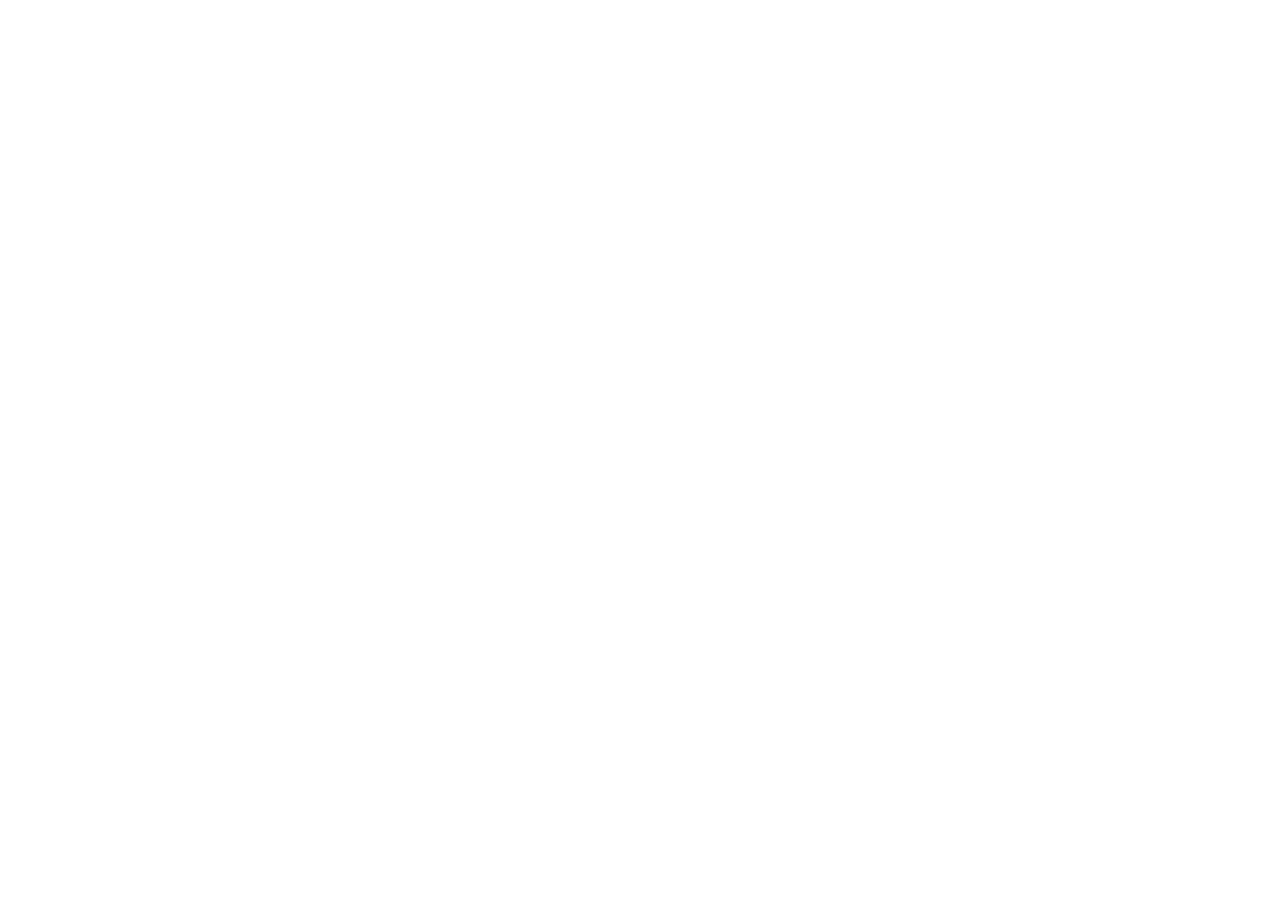
==== index.html @ 375b35bd "init project" ====
<!DOCTYPE html>
<html lang="en">

<head>
    <meta charset="UTF-8">
    <meta http-equiv="X-UA-Compatible" content="IE=edge">
    <meta name="viewport" content="width=device-width, initial-scale=1.0">
    <title>Document</title>
</head>

<body>

</body>

</html>
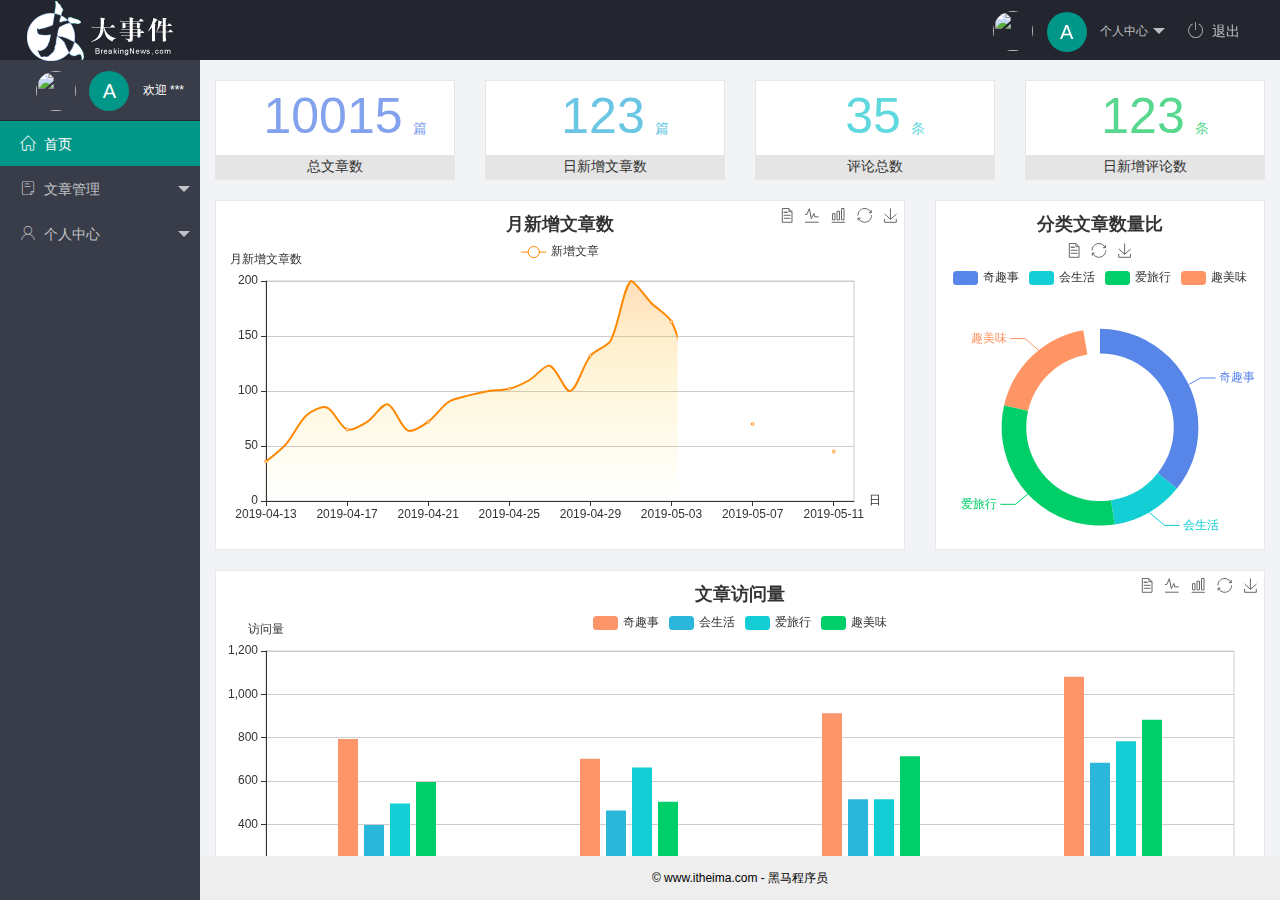
==== commit 9bd8bafe: "完成了主页功能开发" ====
--- a/index.html
+++ b/index.html
@@ -5,11 +5,87 @@
     <meta charset="UTF-8">
     <meta http-equiv="X-UA-Compatible" content="IE=edge">
     <meta name="viewport" content="width=device-width, initial-scale=1.0">
-    <title>Document</title>
+    <title>后台主页</title>
+    <link rel="stylesheet" href="./assets/lib/layui/css/layui.css">
+    <link rel="stylesheet" href="./assets/css/index.css">
+    <link rel="stylesheet" href="./assets/fonts/iconfont.css">
 </head>
 
-<body>
+<body class="layui-layout-body">
+    <div class="layui-layout layui-layout-admin">
+        <div class="layui-header">
+            <div class="layui-logo">
+                <img src="/assets/images/logo.png" alt="" />
+            </div>
+            <!-- 头部区域（可配合layui已有的水平导航） -->
+            <ul class="layui-nav layui-layout-right">
+                <li class="layui-nav-item">
+                    <a href="javascript:;" class="userinfo">
+                        <img src="http://t.cn/RCzsdCq" class="layui-nav-img" />
+                        <span class="text-avatar">A</span> 个人中心
+                    </a>
+                    <dl class="layui-nav-child">
+                        <dd><a href=""><i class="layui-icon layui-icon-app"></i>基本资料</a></dd>
+                        <dd><a href=""><i class="layui-icon layui-icon-app"></i>更换头像</a></dd>
+                        <dd><a href=""><i class="layui-icon layui-icon-app"></i>重置密码</a></dd>
+                    </dl>
+                </li>
+                <li class="layui-nav-item"><a href="javascript:;" id="btnLogout"><span class="iconfont icon-tuichu"></span>退出</a></li>
+            </ul>
+        </div>
 
+        <div class="layui-side layui-bg-black">
+            <div class="layui-side-scroll">
+                <!-- 左侧导航头像 -->
+                <div class="userinfo">
+                    <img src="http://t.cn/RCzsdCq" class="layui-nav-img" />
+                    <span class="text-avatar">A</span>
+                    <span id="welcome">欢迎 ***</span>
+                </div>
+                <!-- 左侧导航区域（可配合layui已有的垂直导航） -->
+                <!-- lay-shrink="all" 确保只展开一项 -->
+                <ul class="layui-nav layui-nav-tree" lay-shrink="all">
+                    <!-- 为 首页 对应的导航 Item 项添加默认高亮效果， layui-this 属性 -->
+                    <li class="layui-nav-item layui-this"><a href="./home/dashboard.html" target="fm"><span class="iconfont icon-home"></span>首页</a></li>
+                    <li class="layui-nav-item ">
+                        <a class="" href="javascript:;"><span class="iconfont icon-16"></span>文章管理</a>
+                        <dl class="layui-nav-child">
+                            <dd><a href="javascript:;"><i class="layui-icon layui-icon-app"></i>文章类别</a></dd>
+                            <dd><a href="javascript:;"><i class="layui-icon layui-icon-app"></i>文章列表</a></dd>
+                            <dd><a href="javascript:;"><i class="layui-icon layui-icon-app"></i>发布文章</a></dd>
+                        </dl>
+                    </li>
+                    <li class="layui-nav-item">
+                        <a href="javascript:;"><span class="iconfont icon-user"></span>个人中心</a>
+                        <dl class="layui-nav-child">
+                            <dd><a href="javascript:;"><i class="layui-icon layui-icon-app"></i>基本资料</a></dd>
+                            <dd><a href="javascript:;"><i class="layui-icon layui-icon-app"></i>更新头像</a></dd>
+                            <dd><a href="javascript:;"><i class="layui-icon layui-icon-app"></i>重置密码</a></dd>
+
+                        </dl>
+                    </li>
+
+
+                </ul>
+            </div>
+        </div>
+
+        <div class="layui-body">
+            <!-- 内容主体区域 -->
+            <!--   不同导航栏的内容是一个页面 用iframe -->
+            <iframe name="fm" src="./home/dashboard.html" frameborder="0"></iframe>
+        </div>
+
+        <div class="layui-footer">
+            <!-- 底部固定区域 -->
+            © www.itheima.com - 黑马程序员
+        </div>
+    </div>
+    <!-- 导入 layui 的JS文件 -->
+    <script src="/assets/lib/layui/layui.all.js"></script>
+    <script src="./assets/lib/jquery.js"></script>
+    <script src="./assets/js/baseAPI.js"></script>
+    <script src="./assets/js/index.js"></script>
 </body>
 
 </html>--- a/assets/lib/layui/css/layui.css
+++ b/assets/lib/layui/css/layui.css
@@ -0,0 +1,2 @@
+/** layui-v2.5.5 MIT License By https://www.layui.com */
+ .layui-inline,img{display:inline-block;vertical-align:middle}h1,h2,h3,h4,h5,h6{font-weight:400}.layui-edge,.layui-header,.layui-inline,.layui-main{position:relative}.layui-body,.layui-edge,.layui-elip{overflow:hidden}.layui-btn,.layui-edge,.layui-inline,img{vertical-align:middle}.layui-btn,.layui-disabled,.layui-icon,.layui-unselect{-moz-user-select:none;-webkit-user-select:none;-ms-user-select:none}.layui-elip,.layui-form-checkbox span,.layui-form-pane .layui-form-label{text-overflow:ellipsis;white-space:nowrap}.layui-breadcrumb,.layui-tree-btnGroup{visibility:hidden}blockquote,body,button,dd,div,dl,dt,form,h1,h2,h3,h4,h5,h6,input,li,ol,p,pre,td,textarea,th,ul{margin:0;padding:0;-webkit-tap-highlight-color:rgba(0,0,0,0)}a:active,a:hover{outline:0}img{border:none}li{list-style:none}table{border-collapse:collapse;border-spacing:0}h4,h5,h6{font-size:100%}button,input,optgroup,option,select,textarea{font-family:inherit;font-size:inherit;font-style:inherit;font-weight:inherit;outline:0}pre{white-space:pre-wrap;white-space:-moz-pre-wrap;white-space:-pre-wrap;white-space:-o-pre-wrap;word-wrap:break-word}body{line-height:24px;font:14px Helvetica Neue,Helvetica,PingFang SC,Tahoma,Arial,sans-serif}hr{height:1px;margin:10px 0;border:0;clear:both}a{color:#333;text-decoration:none}a:hover{color:#777}a cite{font-style:normal;*cursor:pointer}.layui-border-box,.layui-border-box *{box-sizing:border-box}.layui-box,.layui-box *{box-sizing:content-box}.layui-clear{clear:both;*zoom:1}.layui-clear:after{content:'\20';clear:both;*zoom:1;display:block;height:0}.layui-inline{*display:inline;*zoom:1}.layui-edge{display:inline-block;width:0;height:0;border-width:6px;border-style:dashed;border-color:transparent}.layui-edge-top{top:-4px;border-bottom-color:#999;border-bottom-style:solid}.layui-edge-right{border-left-color:#999;border-left-style:solid}.layui-edge-bottom{top:2px;border-top-color:#999;border-top-style:solid}.layui-edge-left{border-right-color:#999;border-right-style:solid}.layui-disabled,.layui-disabled:hover{color:#d2d2d2!important;cursor:not-allowed!important}.layui-circle{border-radius:100%}.layui-show{display:block!important}.layui-hide{display:none!important}@font-face{font-family:layui-icon;src:url(../font/iconfont.eot?v=250);src:url(../font/iconfont.eot?v=250#iefix) format('embedded-opentype'),url(../font/iconfont.woff2?v=250) format('woff2'),url(../font/iconfont.woff?v=250) format('woff'),url(../font/iconfont.ttf?v=250) format('truetype'),url(../font/iconfont.svg?v=250#layui-icon) format('svg')}.layui-icon{font-family:layui-icon!important;font-size:16px;font-style:normal;-webkit-font-smoothing:antialiased;-moz-osx-font-smoothing:grayscale}.layui-icon-reply-fill:before{content:"\e611"}.layui-icon-set-fill:before{content:"\e614"}.layui-icon-menu-fill:before{content:"\e60f"}.layui-icon-search:before{content:"\e615"}.layui-icon-share:before{content:"\e641"}.layui-icon-set-sm:before{content:"\e620"}.layui-icon-engine:before{content:"\e628"}.layui-icon-close:before{content:"\1006"}.layui-icon-close-fill:before{content:"\1007"}.layui-icon-chart-screen:before{content:"\e629"}.layui-icon-star:before{content:"\e600"}.layui-icon-circle-dot:before{content:"\e617"}.layui-icon-chat:before{content:"\e606"}.layui-icon-release:before{content:"\e609"}.layui-icon-list:before{content:"\e60a"}.layui-icon-chart:before{content:"\e62c"}.layui-icon-ok-circle:before{content:"\1005"}.layui-icon-layim-theme:before{content:"\e61b"}.layui-icon-table:before{content:"\e62d"}.layui-icon-right:before{content:"\e602"}.layui-icon-left:before{content:"\e603"}.layui-icon-cart-simple:before{content:"\e698"}.layui-icon-face-cry:before{content:"\e69c"}.layui-icon-face-smile:before{content:"\e6af"}.layui-icon-survey:before{content:"\e6b2"}.layui-icon-tree:before{content:"\e62e"}.layui-icon-upload-circle:before{content:"\e62f"}.layui-icon-add-circle:before{content:"\e61f"}.layui-icon-download-circle:before{content:"\e601"}.layui-icon-templeate-1:before{content:"\e630"}.layui-icon-util:before{content:"\e631"}.layui-icon-face-surprised:before{content:"\e664"}.layui-icon-edit:before{content:"\e642"}.layui-icon-speaker:before{content:"\e645"}.layui-icon-down:before{content:"\e61a"}.layui-icon-file:before{content:"\e621"}.layui-icon-layouts:before{content:"\e632"}.layui-icon-rate-half:before{content:"\e6c9"}.layui-icon-add-circle-fine:before{content:"\e608"}.layui-icon-prev-circle:before{content:"\e633"}.layui-icon-read:before{content:"\e705"}.layui-icon-404:before{content:"\e61c"}.layui-icon-carousel:before{content:"\e634"}.layui-icon-help:before{content:"\e607"}.layui-icon-code-circle:before{content:"\e635"}.layui-icon-water:before{content:"\e636"}.layui-icon-username:before{content:"\e66f"}.layui-icon-find-fill:before{content:"\e670"}.layui-icon-about:before{content:"\e60b"}.layui-icon-location:before{content:"\e715"}.layui-icon-up:before{content:"\e619"}.layui-icon-pause:before{content:"\e651"}.layui-icon-date:before{content:"\e637"}.layui-icon-layim-uploadfile:before{content:"\e61d"}.layui-icon-delete:before{content:"\e640"}.layui-icon-play:before{content:"\e652"}.layui-icon-top:before{content:"\e604"}.layui-icon-friends:before{content:"\e612"}.layui-icon-refresh-3:before{content:"\e9aa"}.layui-icon-ok:before{content:"\e605"}.layui-icon-layer:before{content:"\e638"}.layui-icon-face-smile-fine:before{content:"\e60c"}.layui-icon-dollar:before{content:"\e659"}.layui-icon-group:before{content:"\e613"}.layui-icon-layim-download:before{content:"\e61e"}.layui-icon-picture-fine:before{content:"\e60d"}.layui-icon-link:before{content:"\e64c"}.layui-icon-diamond:before{content:"\e735"}.layui-icon-log:before{content:"\e60e"}.layui-icon-rate-solid:before{content:"\e67a"}.layui-icon-fonts-del:before{content:"\e64f"}.layui-icon-unlink:before{content:"\e64d"}.layui-icon-fonts-clear:before{content:"\e639"}.layui-icon-triangle-r:before{content:"\e623"}.layui-icon-circle:before{content:"\e63f"}.layui-icon-radio:before{content:"\e643"}.layui-icon-align-center:before{content:"\e647"}.layui-icon-align-right:before{content:"\e648"}.layui-icon-align-left:before{content:"\e649"}.layui-icon-loading-1:before{content:"\e63e"}.layui-icon-return:before{content:"\e65c"}.layui-icon-fonts-strong:before{content:"\e62b"}.layui-icon-upload:before{content:"\e67c"}.layui-icon-dialogue:before{content:"\e63a"}.layui-icon-video:before{content:"\e6ed"}.layui-icon-headset:before{content:"\e6fc"}.layui-icon-cellphone-fine:before{content:"\e63b"}.layui-icon-add-1:before{content:"\e654"}.layui-icon-face-smile-b:before{content:"\e650"}.layui-icon-fonts-html:before{content:"\e64b"}.layui-icon-form:before{content:"\e63c"}.layui-icon-cart:before{content:"\e657"}.layui-icon-camera-fill:before{content:"\e65d"}.layui-icon-tabs:before{content:"\e62a"}.layui-icon-fonts-code:before{content:"\e64e"}.layui-icon-fire:before{content:"\e756"}.layui-icon-set:before{content:"\e716"}.layui-icon-fonts-u:before{content:"\e646"}.layui-icon-triangle-d:before{content:"\e625"}.layui-icon-tips:before{content:"\e702"}.layui-icon-picture:before{content:"\e64a"}.layui-icon-more-vertical:before{content:"\e671"}.layui-icon-flag:before{content:"\e66c"}.layui-icon-loading:before{content:"\e63d"}.layui-icon-fonts-i:before{content:"\e644"}.layui-icon-refresh-1:before{content:"\e666"}.layui-icon-rmb:before{content:"\e65e"}.layui-icon-home:before{content:"\e68e"}.layui-icon-user:before{content:"\e770"}.layui-icon-notice:before{content:"\e667"}.layui-icon-login-weibo:before{content:"\e675"}.layui-icon-voice:before{content:"\e688"}.layui-icon-upload-drag:before{content:"\e681"}.layui-icon-login-qq:before{content:"\e676"}.layui-icon-snowflake:before{content:"\e6b1"}.layui-icon-file-b:before{content:"\e655"}.layui-icon-template:before{content:"\e663"}.layui-icon-auz:before{content:"\e672"}.layui-icon-console:before{content:"\e665"}.layui-icon-app:before{content:"\e653"}.layui-icon-prev:before{content:"\e65a"}.layui-icon-website:before{content:"\e7ae"}.layui-icon-next:before{content:"\e65b"}.layui-icon-component:before{content:"\e857"}.layui-icon-more:before{content:"\e65f"}.layui-icon-login-wechat:before{content:"\e677"}.layui-icon-shrink-right:before{content:"\e668"}.layui-icon-spread-left:before{content:"\e66b"}.layui-icon-camera:before{content:"\e660"}.layui-icon-note:before{content:"\e66e"}.layui-icon-refresh:before{content:"\e669"}.layui-icon-female:before{content:"\e661"}.layui-icon-male:before{content:"\e662"}.layui-icon-password:before{content:"\e673"}.layui-icon-senior:before{content:"\e674"}.layui-icon-theme:before{content:"\e66a"}.layui-icon-tread:before{content:"\e6c5"}.layui-icon-praise:before{content:"\e6c6"}.layui-icon-star-fill:before{content:"\e658"}.layui-icon-rate:before{content:"\e67b"}.layui-icon-template-1:before{content:"\e656"}.layui-icon-vercode:before{content:"\e679"}.layui-icon-cellphone:before{content:"\e678"}.layui-icon-screen-full:before{content:"\e622"}.layui-icon-screen-restore:before{content:"\e758"}.layui-icon-cols:before{content:"\e610"}.layui-icon-export:before{content:"\e67d"}.layui-icon-print:before{content:"\e66d"}.layui-icon-slider:before{content:"\e714"}.layui-icon-addition:before{content:"\e624"}.layui-icon-subtraction:before{content:"\e67e"}.layui-icon-service:before{content:"\e626"}.layui-icon-transfer:before{content:"\e691"}.layui-main{width:1140px;margin:0 auto}.layui-header{z-index:1000;height:60px}.layui-header a:hover{transition:all .5s;-webkit-transition:all .5s}.layui-side{position:fixed;left:0;top:0;bottom:0;z-index:999;width:200px;overflow-x:hidden}.layui-side-scroll{position:relative;width:220px;height:100%;overflow-x:hidden}.layui-body{position:absolute;left:200px;right:0;top:0;bottom:0;z-index:998;width:auto;overflow-y:auto;box-sizing:border-box}.layui-layout-body{overflow:hidden}.layui-layout-admin .layui-header{background-color:#23262E}.layui-layout-admin .layui-side{top:60px;width:200px;overflow-x:hidden}.layui-layout-admin .layui-body{position:fixed;top:60px;bottom:44px}.layui-layout-admin .layui-main{width:auto;margin:0 15px}.layui-layout-admin .layui-footer{position:fixed;left:200px;right:0;bottom:0;height:44px;line-height:44px;padding:0 15px;background-color:#eee}.layui-layout-admin .layui-logo{position:absolute;left:0;top:0;width:200px;height:100%;line-height:60px;text-align:center;color:#009688;font-size:16px}.layui-layout-admin .layui-header .layui-nav{background:0 0}.layui-layout-left{position:absolute!important;left:200px;top:0}.layui-layout-right{position:absolute!important;right:0;top:0}.layui-container{position:relative;margin:0 auto;padding:0 15px;box-sizing:border-box}.layui-fluid{position:relative;margin:0 auto;padding:0 15px}.layui-row:after,.layui-row:before{content:'';display:block;clear:both}.layui-col-lg1,.layui-col-lg10,.layui-col-lg11,.layui-col-lg12,.layui-col-lg2,.layui-col-lg3,.layui-col-lg4,.layui-col-lg5,.layui-col-lg6,.layui-col-lg7,.layui-col-lg8,.layui-col-lg9,.layui-col-md1,.layui-col-md10,.layui-col-md11,.layui-col-md12,.layui-col-md2,.layui-col-md3,.layui-col-md4,.layui-col-md5,.layui-col-md6,.layui-col-md7,.layui-col-md8,.layui-col-md9,.layui-col-sm1,.layui-col-sm10,.layui-col-sm11,.layui-col-sm12,.layui-col-sm2,.layui-col-sm3,.layui-col-sm4,.layui-col-sm5,.layui-col-sm6,.layui-col-sm7,.layui-col-sm8,.layui-col-sm9,.layui-col-xs1,.layui-col-xs10,.layui-col-xs11,.layui-col-xs12,.layui-col-xs2,.layui-col-xs3,.layui-col-xs4,.layui-col-xs5,.layui-col-xs6,.layui-col-xs7,.layui-col-xs8,.layui-col-xs9{position:relative;display:block;box-sizing:border-box}.layui-col-xs1,.layui-col-xs10,.layui-col-xs11,.layui-col-xs12,.layui-col-xs2,.layui-col-xs3,.layui-col-xs4,.layui-col-xs5,.layui-col-xs6,.layui-col-xs7,.layui-col-xs8,.layui-col-xs9{float:left}.layui-col-xs1{width:8.33333333%}.layui-col-xs2{width:16.66666667%}.layui-col-xs3{width:25%}.layui-col-xs4{width:33.33333333%}.layui-col-xs5{width:41.66666667%}.layui-col-xs6{width:50%}.layui-col-xs7{width:58.33333333%}.layui-col-xs8{width:66.66666667%}.layui-col-xs9{width:75%}.layui-col-xs10{width:83.33333333%}.layui-col-xs11{width:91.66666667%}.layui-col-xs12{width:100%}.layui-col-xs-offset1{margin-left:8.33333333%}.layui-col-xs-offset2{margin-left:16.66666667%}.layui-col-xs-offset3{margin-left:25%}.layui-col-xs-offset4{margin-left:33.33333333%}.layui-col-xs-offset5{margin-left:41.66666667%}.layui-col-xs-offset6{margin-left:50%}.layui-col-xs-offset7{margin-left:58.33333333%}.layui-col-xs-offset8{margin-left:66.66666667%}.layui-col-xs-offset9{margin-left:75%}.layui-col-xs-offset10{margin-left:83.33333333%}.layui-col-xs-offset11{margin-left:91.66666667%}.layui-col-xs-offset12{margin-left:100%}@media screen and (max-width:768px){.layui-hide-xs{display:none!important}.layui-show-xs-block{display:block!important}.layui-show-xs-inline{display:inline!important}.layui-show-xs-inline-block{display:inline-block!important}}@media screen and (min-width:768px){.layui-container{width:750px}.layui-hide-sm{display:none!important}.layui-show-sm-block{display:block!important}.layui-show-sm-inline{display:inline!important}.layui-show-sm-inline-block{display:inline-block!important}.layui-col-sm1,.layui-col-sm10,.layui-col-sm11,.layui-col-sm12,.layui-col-sm2,.layui-col-sm3,.layui-col-sm4,.layui-col-sm5,.layui-col-sm6,.layui-col-sm7,.layui-col-sm8,.layui-col-sm9{float:left}.layui-col-sm1{width:8.33333333%}.layui-col-sm2{width:16.66666667%}.layui-col-sm3{width:25%}.layui-col-sm4{width:33.33333333%}.layui-col-sm5{width:41.66666667%}.layui-col-sm6{width:50%}.layui-col-sm7{width:58.33333333%}.layui-col-sm8{width:66.66666667%}.layui-col-sm9{width:75%}.layui-col-sm10{width:83.33333333%}.layui-col-sm11{width:91.66666667%}.layui-col-sm12{width:100%}.layui-col-sm-offset1{margin-left:8.33333333%}.layui-col-sm-offset2{margin-left:16.66666667%}.layui-col-sm-offset3{margin-left:25%}.layui-col-sm-offset4{margin-left:33.33333333%}.layui-col-sm-offset5{margin-left:41.66666667%}.layui-col-sm-offset6{margin-left:50%}.layui-col-sm-offset7{margin-left:58.33333333%}.layui-col-sm-offset8{margin-left:66.66666667%}.layui-col-sm-offset9{margin-left:75%}.layui-col-sm-offset10{margin-left:83.33333333%}.layui-col-sm-offset11{margin-left:91.66666667%}.layui-col-sm-offset12{margin-left:100%}}@media screen and (min-width:992px){.layui-container{width:970px}.layui-hide-md{display:none!important}.layui-show-md-block{display:block!important}.layui-show-md-inline{display:inline!important}.layui-show-md-inline-block{display:inline-block!important}.layui-col-md1,.layui-col-md10,.layui-col-md11,.layui-col-md12,.layui-col-md2,.layui-col-md3,.layui-col-md4,.layui-col-md5,.layui-col-md6,.layui-col-md7,.layui-col-md8,.layui-col-md9{float:left}.layui-col-md1{width:8.33333333%}.layui-col-md2{width:16.66666667%}.layui-col-md3{width:25%}.layui-col-md4{width:33.33333333%}.layui-col-md5{width:41.66666667%}.layui-col-md6{width:50%}.layui-col-md7{width:58.33333333%}.layui-col-md8{width:66.66666667%}.layui-col-md9{width:75%}.layui-col-md10{width:83.33333333%}.layui-col-md11{width:91.66666667%}.layui-col-md12{width:100%}.layui-col-md-offset1{margin-left:8.33333333%}.layui-col-md-offset2{margin-left:16.66666667%}.layui-col-md-offset3{margin-left:25%}.layui-col-md-offset4{margin-left:33.33333333%}.layui-col-md-offset5{margin-left:41.66666667%}.layui-col-md-offset6{margin-left:50%}.layui-col-md-offset7{margin-left:58.33333333%}.layui-col-md-offset8{margin-left:66.66666667%}.layui-col-md-offset9{margin-left:75%}.layui-col-md-offset10{margin-left:83.33333333%}.layui-col-md-offset11{margin-left:91.66666667%}.layui-col-md-offset12{margin-left:100%}}@media screen and (min-width:1200px){.layui-container{width:1170px}.layui-hide-lg{display:none!important}.layui-show-lg-block{display:block!important}.layui-show-lg-inline{display:inline!important}.layui-show-lg-inline-block{display:inline-block!important}.layui-col-lg1,.layui-col-lg10,.layui-col-lg11,.layui-col-lg12,.layui-col-lg2,.layui-col-lg3,.layui-col-lg4,.layui-col-lg5,.layui-col-lg6,.layui-col-lg7,.layui-col-lg8,.layui-col-lg9{float:left}.layui-col-lg1{width:8.33333333%}.layui-col-lg2{width:16.66666667%}.layui-col-lg3{width:25%}.layui-col-lg4{width:33.33333333%}.layui-col-lg5{width:41.66666667%}.layui-col-lg6{width:50%}.layui-col-lg7{width:58.33333333%}.layui-col-lg8{width:66.66666667%}.layui-col-lg9{width:75%}.layui-col-lg10{width:83.33333333%}.layui-col-lg11{width:91.66666667%}.layui-col-lg12{width:100%}.layui-col-lg-offset1{margin-left:8.33333333%}.layui-col-lg-offset2{margin-left:16.66666667%}.layui-col-lg-offset3{margin-left:25%}.layui-col-lg-offset4{margin-left:33.33333333%}.layui-col-lg-offset5{margin-left:41.66666667%}.layui-col-lg-offset6{margin-left:50%}.layui-col-lg-offset7{margin-left:58.33333333%}.layui-col-lg-offset8{margin-left:66.66666667%}.layui-col-lg-offset9{margin-left:75%}.layui-col-lg-offset10{margin-left:83.33333333%}.layui-col-lg-offset11{margin-left:91.66666667%}.layui-col-lg-offset12{margin-left:100%}}.layui-col-space1{margin:-.5px}.layui-col-space1>*{padding:.5px}.layui-col-space3{margin:-1.5px}.layui-col-space3>*{padding:1.5px}.layui-col-space5{margin:-2.5px}.layui-col-space5>*{padding:2.5px}.layui-col-space8{margin:-3.5px}.layui-col-space8>*{padding:3.5px}.layui-col-space10{margin:-5px}.layui-col-space10>*{padding:5px}.layui-col-space12{margin:-6px}.layui-col-space12>*{padding:6px}.layui-col-space15{margin:-7.5px}.layui-col-space15>*{padding:7.5px}.layui-col-space18{margin:-9px}.layui-col-space18>*{padding:9px}.layui-col-space20{margin:-10px}.layui-col-space20>*{padding:10px}.layui-col-space22{margin:-11px}.layui-col-space22>*{padding:11px}.layui-col-space25{margin:-12.5px}.layui-col-space25>*{padding:12.5px}.layui-col-space30{margin:-15px}.layui-col-space30>*{padding:15px}.layui-btn,.layui-input,.layui-select,.layui-textarea,.layui-upload-button{outline:0;-webkit-appearance:none;transition:all .3s;-webkit-transition:all .3s;box-sizing:border-box}.layui-elem-quote{margin-bottom:10px;padding:15px;line-height:22px;border-left:5px solid #009688;border-radius:0 2px 2px 0;background-color:#f2f2f2}.layui-quote-nm{border-style:solid;border-width:1px 1px 1px 5px;background:0 0}.layui-elem-field{margin-bottom:10px;padding:0;border-width:1px;border-style:solid}.layui-elem-field legend{margin-left:20px;padding:0 10px;font-size:20px;font-weight:300}.layui-field-title{margin:10px 0 20px;border-width:1px 0 0}.layui-field-box{padding:10px 15px}.layui-field-title .layui-field-box{padding:10px 0}.layui-progress{position:relative;height:6px;border-radius:20px;background-color:#e2e2e2}.layui-progress-bar{position:absolute;left:0;top:0;width:0;max-width:100%;height:6px;border-radius:20px;text-align:right;background-color:#5FB878;transition:all .3s;-webkit-transition:all .3s}.layui-progress-big,.layui-progress-big .layui-progress-bar{height:18px;line-height:18px}.layui-progress-text{position:relative;top:-20px;line-height:18px;font-size:12px;color:#666}.layui-progress-big .layui-progress-text{position:static;padding:0 10px;color:#fff}.layui-collapse{border-width:1px;border-style:solid;border-radius:2px}.layui-colla-content,.layui-colla-item{border-top-width:1px;border-top-style:solid}.layui-colla-item:first-child{border-top:none}.layui-colla-title{position:relative;height:42px;line-height:42px;padding:0 15px 0 35px;color:#333;background-color:#f2f2f2;cursor:pointer;font-size:14px;overflow:hidden}.layui-colla-content{display:none;padding:10px 15px;line-height:22px;color:#666}.layui-colla-icon{position:absolute;left:15px;top:0;font-size:14px}.layui-card{margin-bottom:15px;border-radius:2px;background-color:#fff;box-shadow:0 1px 2px 0 rgba(0,0,0,.05)}.layui-card:last-child{margin-bottom:0}.layui-card-header{position:relative;height:42px;line-height:42px;padding:0 15px;border-bottom:1px solid #f6f6f6;color:#333;border-radius:2px 2px 0 0;font-size:14px}.layui-bg-black,.layui-bg-blue,.layui-bg-cyan,.layui-bg-green,.layui-bg-orange,.layui-bg-red{color:#fff!important}.layui-card-body{position:relative;padding:10px 15px;line-height:24px}.layui-card-body[pad15]{padding:15px}.layui-card-body[pad20]{padding:20px}.layui-card-body .layui-table{margin:5px 0}.layui-card .layui-tab{margin:0}.layui-panel-window{position:relative;padding:15px;border-radius:0;border-top:5px solid #E6E6E6;background-color:#fff}.layui-auxiliar-moving{position:fixed;left:0;right:0;top:0;bottom:0;width:100%;height:100%;background:0 0;z-index:9999999999}.layui-form-label,.layui-form-mid,.layui-form-select,.layui-input-block,.layui-input-inline,.layui-textarea{position:relative}.layui-bg-red{background-color:#FF5722!important}.layui-bg-orange{background-color:#FFB800!important}.layui-bg-green{background-color:#009688!important}.layui-bg-cyan{background-color:#2F4056!important}.layui-bg-blue{background-color:#1E9FFF!important}.layui-bg-black{background-color:#393D49!important}.layui-bg-gray{background-color:#eee!important;color:#666!important}.layui-badge-rim,.layui-colla-content,.layui-colla-item,.layui-collapse,.layui-elem-field,.layui-form-pane .layui-form-item[pane],.layui-form-pane .layui-form-label,.layui-input,.layui-layedit,.layui-layedit-tool,.layui-quote-nm,.layui-select,.layui-tab-bar,.layui-tab-card,.layui-tab-title,.layui-tab-title .layui-this:after,.layui-textarea{border-color:#e6e6e6}.layui-timeline-item:before,hr{background-color:#e6e6e6}.layui-text{line-height:22px;font-size:14px;color:#666}.layui-text h1,.layui-text h2,.layui-text h3{font-weight:500;color:#333}.layui-text h1{font-size:30px}.layui-text h2{font-size:24px}.layui-text h3{font-size:18px}.layui-text a:not(.layui-btn){color:#01AAED}.layui-text a:not(.layui-btn):hover{text-decoration:underline}.layui-text ul{padding:5px 0 5px 15px}.layui-text ul li{margin-top:5px;list-style-type:disc}.layui-text em,.layui-word-aux{color:#999!important;padding:0 5px!important}.layui-btn{display:inline-block;height:38px;line-height:38px;padding:0 18px;background-color:#009688;color:#fff;white-space:nowrap;text-align:center;font-size:14px;border:none;border-radius:2px;cursor:pointer}.layui-btn:hover{opacity:.8;filter:alpha(opacity=80);color:#fff}.layui-btn:active{opacity:1;filter:alpha(opacity=100)}.layui-btn+.layui-btn{margin-left:10px}.layui-btn-container{font-size:0}.layui-btn-container .layui-btn{margin-right:10px;margin-bottom:10px}.layui-btn-container .layui-btn+.layui-btn{margin-left:0}.layui-table .layui-btn-container .layui-btn{margin-bottom:9px}.layui-btn-radius{border-radius:100px}.layui-btn .layui-icon{margin-right:3px;font-size:18px;vertical-align:bottom;vertical-align:middle\9}.layui-btn-primary{border:1px solid #C9C9C9;background-color:#fff;color:#555}.layui-btn-primary:hover{border-color:#009688;color:#333}.layui-btn-normal{background-color:#1E9FFF}.layui-btn-warm{background-color:#FFB800}.layui-btn-danger{background-color:#FF5722}.layui-btn-checked{background-color:#5FB878}.layui-btn-disabled,.layui-btn-disabled:active,.layui-btn-disabled:hover{border:1px solid #e6e6e6;background-color:#FBFBFB;color:#C9C9C9;cursor:not-allowed;opacity:1}.layui-btn-lg{height:44px;line-height:44px;padding:0 25px;font-size:16px}.layui-btn-sm{height:30px;line-height:30px;padding:0 10px;font-size:12px}.layui-btn-sm i{font-size:16px!important}.layui-btn-xs{height:22px;line-height:22px;padding:0 5px;font-size:12px}.layui-btn-xs i{font-size:14px!important}.layui-btn-group{display:inline-block;vertical-align:middle;font-size:0}.layui-btn-group .layui-btn{margin-left:0!important;margin-right:0!important;border-left:1px solid rgba(255,255,255,.5);border-radius:0}.layui-btn-group .layui-btn-primary{border-left:none}.layui-btn-group .layui-btn-primary:hover{border-color:#C9C9C9;color:#009688}.layui-btn-group .layui-btn:first-child{border-left:none;border-radius:2px 0 0 2px}.layui-btn-group .layui-btn-primary:first-child{border-left:1px solid #c9c9c9}.layui-btn-group .layui-btn:last-child{border-radius:0 2px 2px 0}.layui-btn-group .layui-btn+.layui-btn{margin-left:0}.layui-btn-group+.layui-btn-group{margin-left:10px}.layui-btn-fluid{width:100%}.layui-input,.layui-select,.layui-textarea{height:38px;line-height:1.3;line-height:38px\9;border-width:1px;border-style:solid;background-color:#fff;border-radius:2px}.layui-input::-webkit-input-placeholder,.layui-select::-webkit-input-placeholder,.layui-textarea::-webkit-input-placeholder{line-height:1.3}.layui-input,.layui-textarea{display:block;width:100%;padding-left:10px}.layui-input:hover,.layui-textarea:hover{border-color:#D2D2D2!important}.layui-input:focus,.layui-textarea:focus{border-color:#C9C9C9!important}.layui-textarea{min-height:100px;height:auto;line-height:20px;padding:6px 10px;resize:vertical}.layui-select{padding:0 10px}.layui-form input[type=checkbox],.layui-form input[type=radio],.layui-form select{display:none}.layui-form [lay-ignore]{display:initial}.layui-form-item{margin-bottom:15px;clear:both;*zoom:1}.layui-form-item:after{content:'\20';clear:both;*zoom:1;display:block;height:0}.layui-form-label{float:left;display:block;padding:9px 15px;width:80px;font-weight:400;line-height:20px;text-align:right}.layui-form-label-col{display:block;float:none;padding:9px 0;line-height:20px;text-align:left}.layui-form-item .layui-inline{margin-bottom:5px;margin-right:10px}.layui-input-block{margin-left:110px;min-height:36px}.layui-input-inline{display:inline-block;vertical-align:middle}.layui-form-item .layui-input-inline{float:left;width:190px;margin-right:10px}.layui-form-text .layui-input-inline{width:auto}.layui-form-mid{float:left;display:block;padding:9px 0!important;line-height:20px;margin-right:10px}.layui-form-danger+.layui-form-select .layui-input,.layui-form-danger:focus{border-color:#FF5722!important}.layui-form-select .layui-input{padding-right:30px;cursor:pointer}.layui-form-select .layui-edge{position:absolute;right:10px;top:50%;margin-top:-3px;cursor:pointer;border-width:6px;border-top-color:#c2c2c2;border-top-style:solid;transition:all .3s;-webkit-transition:all .3s}.layui-form-select dl{display:none;position:absolute;left:0;top:42px;padding:5px 0;z-index:899;min-width:100%;border:1px solid #d2d2d2;max-height:300px;overflow-y:auto;background-color:#fff;border-radius:2px;box-shadow:0 2px 4px rgba(0,0,0,.12);box-sizing:border-box}.layui-form-select dl dd,.layui-form-select dl dt{padding:0 10px;line-height:36px;white-space:nowrap;overflow:hidden;text-overflow:ellipsis}.layui-form-select dl dt{font-size:12px;color:#999}.layui-form-select dl dd{cursor:pointer}.layui-form-select dl dd:hover{background-color:#f2f2f2;-webkit-transition:.5s all;transition:.5s all}.layui-form-select .layui-select-group dd{padding-left:20px}.layui-form-select dl dd.layui-select-tips{padding-left:10px!important;color:#999}.layui-form-select dl dd.layui-this{background-color:#5FB878;color:#fff}.layui-form-checkbox,.layui-form-select dl dd.layui-disabled{background-color:#fff}.layui-form-selected dl{display:block}.layui-form-checkbox,.layui-form-checkbox *,.layui-form-switch{display:inline-block;vertical-align:middle}.layui-form-selected .layui-edge{margin-top:-9px;-webkit-transform:rotate(180deg);transform:rotate(180deg);margin-top:-3px\9}:root .layui-form-selected .layui-edge{margin-top:-9px\0/IE9}.layui-form-selectup dl{top:auto;bottom:42px}.layui-select-none{margin:5px 0;text-align:center;color:#999}.layui-select-disabled .layui-disabled{border-color:#eee!important}.layui-select-disabled .layui-edge{border-top-color:#d2d2d2}.layui-form-checkbox{position:relative;height:30px;line-height:30px;margin-right:10px;padding-right:30px;cursor:pointer;font-size:0;-webkit-transition:.1s linear;transition:.1s linear;box-sizing:border-box}.layui-form-checkbox span{padding:0 10px;height:100%;font-size:14px;border-radius:2px 0 0 2px;background-color:#d2d2d2;color:#fff;overflow:hidden}.layui-form-checkbox:hover span{background-color:#c2c2c2}.layui-form-checkbox i{position:absolute;right:0;top:0;width:30px;height:28px;border:1px solid #d2d2d2;border-left:none;border-radius:0 2px 2px 0;color:#fff;font-size:20px;text-align:center}.layui-form-checkbox:hover i{border-color:#c2c2c2;color:#c2c2c2}.layui-form-checked,.layui-form-checked:hover{border-color:#5FB878}.layui-form-checked span,.layui-form-checked:hover span{background-color:#5FB878}.layui-form-checked i,.layui-form-checked:hover i{color:#5FB878}.layui-form-item .layui-form-checkbox{margin-top:4px}.layui-form-checkbox[lay-skin=primary]{height:auto!important;line-height:normal!important;min-width:18px;min-height:18px;border:none!important;margin-right:0;padding-left:28px;padding-right:0;background:0 0}.layui-form-checkbox[lay-skin=primary] span{padding-left:0;padding-right:15px;line-height:18px;background:0 0;color:#666}.layui-form-checkbox[lay-skin=primary] i{right:auto;left:0;width:16px;height:16px;line-height:16px;border:1px solid #d2d2d2;font-size:12px;border-radius:2px;background-color:#fff;-webkit-transition:.1s linear;transition:.1s linear}.layui-form-checkbox[lay-skin=primary]:hover i{border-color:#5FB878;color:#fff}.layui-form-checked[lay-skin=primary] i{border-color:#5FB878!important;background-color:#5FB878;color:#fff}.layui-checkbox-disbaled[lay-skin=primary] span{background:0 0!important;color:#c2c2c2}.layui-checkbox-disbaled[lay-skin=primary]:hover i{border-color:#d2d2d2}.layui-form-item .layui-form-checkbox[lay-skin=primary]{margin-top:10px}.layui-form-switch{position:relative;height:22px;line-height:22px;min-width:35px;padding:0 5px;margin-top:8px;border:1px solid #d2d2d2;border-radius:20px;cursor:pointer;background-color:#fff;-webkit-transition:.1s linear;transition:.1s linear}.layui-form-switch i{position:absolute;left:5px;top:3px;width:16px;height:16px;border-radius:20px;background-color:#d2d2d2;-webkit-transition:.1s linear;transition:.1s linear}.layui-form-switch em{position:relative;top:0;width:25px;margin-left:21px;padding:0!important;text-align:center!important;color:#999!important;font-style:normal!important;font-size:12px}.layui-form-onswitch{border-color:#5FB878;background-color:#5FB878}.layui-checkbox-disbaled,.layui-checkbox-disbaled i{border-color:#e2e2e2!important}.layui-form-onswitch i{left:100%;margin-left:-21px;background-color:#fff}.layui-form-onswitch em{margin-left:5px;margin-right:21px;color:#fff!important}.layui-checkbox-disbaled span{background-color:#e2e2e2!important}.layui-checkbox-disbaled:hover i{color:#fff!important}[lay-radio]{display:none}.layui-form-radio,.layui-form-radio *{display:inline-block;vertical-align:middle}.layui-form-radio{line-height:28px;margin:6px 10px 0 0;padding-right:10px;cursor:pointer;font-size:0}.layui-form-radio *{font-size:14px}.layui-form-radio>i{margin-right:8px;font-size:22px;color:#c2c2c2}.layui-form-radio>i:hover,.layui-form-radioed>i{color:#5FB878}.layui-radio-disbaled>i{color:#e2e2e2!important}.layui-form-pane .layui-form-label{width:110px;padding:8px 15px;height:38px;line-height:20px;border-width:1px;border-style:solid;border-radius:2px 0 0 2px;text-align:center;background-color:#FBFBFB;overflow:hidden;box-sizing:border-box}.layui-form-pane .layui-input-inline{margin-left:-1px}.layui-form-pane .layui-input-block{margin-left:110px;left:-1px}.layui-form-pane .layui-input{border-radius:0 2px 2px 0}.layui-form-pane .layui-form-text .layui-form-label{float:none;width:100%;border-radius:2px;box-sizing:border-box;text-align:left}.layui-form-pane .layui-form-text .layui-input-inline{display:block;margin:0;top:-1px;clear:both}.layui-form-pane .layui-form-text .layui-input-block{margin:0;left:0;top:-1px}.layui-form-pane .layui-form-text .layui-textarea{min-height:100px;border-radius:0 0 2px 2px}.layui-form-pane .layui-form-checkbox{margin:4px 0 4px 10px}.layui-form-pane .layui-form-radio,.layui-form-pane .layui-form-switch{margin-top:6px;margin-left:10px}.layui-form-pane .layui-form-item[pane]{position:relative;border-width:1px;border-style:solid}.layui-form-pane .layui-form-item[pane] .layui-form-label{position:absolute;left:0;top:0;height:100%;border-width:0 1px 0 0}.layui-form-pane .layui-form-item[pane] .layui-input-inline{margin-left:110px}@media screen and (max-width:450px){.layui-form-item .layui-form-label{text-overflow:ellipsis;overflow:hidden;white-space:nowrap}.layui-form-item .layui-inline{display:block;margin-right:0;margin-bottom:20px;clear:both}.layui-form-item .layui-inline:after{content:'\20';clear:both;display:block;height:0}.layui-form-item .layui-input-inline{display:block;float:none;left:-3px;width:auto;margin:0 0 10px 112px}.layui-form-item .layui-input-inline+.layui-form-mid{margin-left:110px;top:-5px;padding:0}.layui-form-item .layui-form-checkbox{margin-right:5px;margin-bottom:5px}}.layui-layedit{border-width:1px;border-style:solid;border-radius:2px}.layui-layedit-tool{padding:3px 5px;border-bottom-width:1px;border-bottom-style:solid;font-size:0}.layedit-tool-fixed{position:fixed;top:0;border-top:1px solid #e2e2e2}.layui-layedit-tool .layedit-tool-mid,.layui-layedit-tool .layui-icon{display:inline-block;vertical-align:middle;text-align:center;font-size:14px}.layui-layedit-tool .layui-icon{position:relative;width:32px;height:30px;line-height:30px;margin:3px 5px;color:#777;cursor:pointer;border-radius:2px}.layui-layedit-tool .layui-icon:hover{color:#393D49}.layui-layedit-tool .layui-icon:active{color:#000}.layui-layedit-tool .layedit-tool-active{background-color:#e2e2e2;color:#000}.layui-layedit-tool .layui-disabled,.layui-layedit-tool .layui-disabled:hover{color:#d2d2d2;cursor:not-allowed}.layui-layedit-tool .layedit-tool-mid{width:1px;height:18px;margin:0 10px;background-color:#d2d2d2}.layedit-tool-html{width:50px!important;font-size:30px!important}.layedit-tool-b,.layedit-tool-code,.layedit-tool-help{font-size:16px!important}.layedit-tool-d,.layedit-tool-face,.layedit-tool-image,.layedit-tool-unlink{font-size:18px!important}.layedit-tool-image input{position:absolute;font-size:0;left:0;top:0;width:100%;height:100%;opacity:.01;filter:Alpha(opacity=1);cursor:pointer}.layui-layedit-iframe iframe{display:block;width:100%}#LAY_layedit_code{overflow:hidden}.layui-laypage{display:inline-block;*display:inline;*zoom:1;vertical-align:middle;margin:10px 0;font-size:0}.layui-laypage>a:first-child,.layui-laypage>a:first-child em{border-radius:2px 0 0 2px}.layui-laypage>a:last-child,.layui-laypage>a:last-child em{border-radius:0 2px 2px 0}.layui-laypage>:first-child{margin-left:0!important}.layui-laypage>:last-child{margin-right:0!important}.layui-laypage a,.layui-laypage button,.layui-laypage input,.layui-laypage select,.layui-laypage span{border:1px solid #e2e2e2}.layui-laypage a,.layui-laypage span{display:inline-block;*display:inline;*zoom:1;vertical-align:middle;padding:0 15px;height:28px;line-height:28px;margin:0 -1px 5px 0;background-color:#fff;color:#333;font-size:12px}.layui-flow-more a *,.layui-laypage input,.layui-table-view select[lay-ignore]{display:inline-block}.layui-laypage a:hover{color:#009688}.layui-laypage em{font-style:normal}.layui-laypage .layui-laypage-spr{color:#999;font-weight:700}.layui-laypage a{text-decoration:none}.layui-laypage .layui-laypage-curr{position:relative}.layui-laypage .layui-laypage-curr em{position:relative;color:#fff}.layui-laypage .layui-laypage-curr .layui-laypage-em{position:absolute;left:-1px;top:-1px;padding:1px;width:100%;height:100%;background-color:#009688}.layui-laypage-em{border-radius:2px}.layui-laypage-next em,.layui-laypage-prev em{font-family:Sim sun;font-size:16px}.layui-laypage .layui-laypage-count,.layui-laypage .layui-laypage-limits,.layui-laypage .layui-laypage-refresh,.layui-laypage .layui-laypage-skip{margin-left:10px;margin-right:10px;padding:0;border:none}.layui-laypage .layui-laypage-limits,.layui-laypage .layui-laypage-refresh{vertical-align:top}.layui-laypage .layui-laypage-refresh i{font-size:18px;cursor:pointer}.layui-laypage select{height:22px;padding:3px;border-radius:2px;cursor:pointer}.layui-laypage .layui-laypage-skip{height:30px;line-height:30px;color:#999}.layui-laypage button,.layui-laypage input{height:30px;line-height:30px;border-radius:2px;vertical-align:top;background-color:#fff;box-sizing:border-box}.layui-laypage input{width:40px;margin:0 10px;padding:0 3px;text-align:center}.layui-laypage input:focus,.layui-laypage select:focus{border-color:#009688!important}.layui-laypage button{margin-left:10px;padding:0 10px;cursor:pointer}.layui-table,.layui-table-view{margin:10px 0}.layui-flow-more{margin:10px 0;text-align:center;color:#999;font-size:14px}.layui-flow-more a{height:32px;line-height:32px}.layui-flow-more a *{vertical-align:top}.layui-flow-more a cite{padding:0 20px;border-radius:3px;background-color:#eee;color:#333;font-style:normal}.layui-flow-more a cite:hover{opacity:.8}.layui-flow-more a i{font-size:30px;color:#737383}.layui-table{width:100%;background-color:#fff;color:#666}.layui-table tr{transition:all .3s;-webkit-transition:all .3s}.layui-table th{text-align:left;font-weight:400}.layui-table tbody tr:hover,.layui-table thead tr,.layui-table-click,.layui-table-header,.layui-table-hover,.layui-table-mend,.layui-table-patch,.layui-table-tool,.layui-table-total,.layui-table-total tr,.layui-table[lay-even] tr:nth-child(even){background-color:#f2f2f2}.layui-table td,.layui-table th,.layui-table-col-set,.layui-table-fixed-r,.layui-table-grid-down,.layui-table-header,.layui-table-page,.layui-table-tips-main,.layui-table-tool,.layui-table-total,.layui-table-view,.layui-table[lay-skin=line],.layui-table[lay-skin=row]{border-width:1px;border-style:solid;border-color:#e6e6e6}.layui-table td,.layui-table th{position:relative;padding:9px 15px;min-height:20px;line-height:20px;font-size:14px}.layui-table[lay-skin=line] td,.layui-table[lay-skin=line] th{border-width:0 0 1px}.layui-table[lay-skin=row] td,.layui-table[lay-skin=row] th{border-width:0 1px 0 0}.layui-table[lay-skin=nob] td,.layui-table[lay-skin=nob] th{border:none}.layui-table img{max-width:100px}.layui-table[lay-size=lg] td,.layui-table[lay-size=lg] th{padding:15px 30px}.layui-table-view .layui-table[lay-size=lg] .layui-table-cell{height:40px;line-height:40px}.layui-table[lay-size=sm] td,.layui-table[lay-size=sm] th{font-size:12px;padding:5px 10px}.layui-table-view .layui-table[lay-size=sm] .layui-table-cell{height:20px;line-height:20px}.layui-table[lay-data]{display:none}.layui-table-box{position:relative;overflow:hidden}.layui-table-view .layui-table{position:relative;width:auto;margin:0}.layui-table-view .layui-table[lay-skin=line]{border-width:0 1px 0 0}.layui-table-view .layui-table[lay-skin=row]{border-width:0 0 1px}.layui-table-view .layui-table td,.layui-table-view .layui-table th{padding:5px 0;border-top:none;border-left:none}.layui-table-view .layui-table th.layui-unselect .layui-table-cell span{cursor:pointer}.layui-table-view .layui-table td{cursor:default}.layui-table-view .layui-table td[data-edit=text]{cursor:text}.layui-table-view .layui-form-checkbox[lay-skin=primary] i{width:18px;height:18px}.layui-table-view .layui-form-radio{line-height:0;padding:0}.layui-table-view .layui-form-radio>i{margin:0;font-size:20px}.layui-table-init{position:absolute;left:0;top:0;width:100%;height:100%;text-align:center;z-index:110}.layui-table-init .layui-icon{position:absolute;left:50%;top:50%;margin:-15px 0 0 -15px;font-size:30px;color:#c2c2c2}.layui-table-header{border-width:0 0 1px;overflow:hidden}.layui-table-header .layui-table{margin-bottom:-1px}.layui-table-tool .layui-inline[lay-event]{position:relative;width:26px;height:26px;padding:5px;line-height:16px;margin-right:10px;text-align:center;color:#333;border:1px solid #ccc;cursor:pointer;-webkit-transition:.5s all;transition:.5s all}.layui-table-tool .layui-inline[lay-event]:hover{border:1px solid #999}.layui-table-tool-temp{padding-right:120px}.layui-table-tool-self{position:absolute;right:17px;top:10px}.layui-table-tool .layui-table-tool-self .layui-inline[lay-event]{margin:0 0 0 10px}.layui-table-tool-panel{position:absolute;top:29px;left:-1px;padding:5px 0;min-width:150px;min-height:40px;border:1px solid #d2d2d2;text-align:left;overflow-y:auto;background-color:#fff;box-shadow:0 2px 4px rgba(0,0,0,.12)}.layui-table-cell,.layui-table-tool-panel li{overflow:hidden;text-overflow:ellipsis;white-space:nowrap}.layui-table-tool-panel li{padding:0 10px;line-height:30px;-webkit-transition:.5s all;transition:.5s all}.layui-table-tool-panel li .layui-form-checkbox[lay-skin=primary]{width:100%;padding-left:28px}.layui-table-tool-panel li:hover{background-color:#f2f2f2}.layui-table-tool-panel li .layui-form-checkbox[lay-skin=primary] i{position:absolute;left:0;top:0}.layui-table-tool-panel li .layui-form-checkbox[lay-skin=primary] span{padding:0}.layui-table-tool .layui-table-tool-self .layui-table-tool-panel{left:auto;right:-1px}.layui-table-col-set{position:absolute;right:0;top:0;width:20px;height:100%;border-width:0 0 0 1px;background-color:#fff}.layui-table-sort{width:10px;height:20px;margin-left:5px;cursor:pointer!important}.layui-table-sort .layui-edge{position:absolute;left:5px;border-width:5px}.layui-table-sort .layui-table-sort-asc{top:3px;border-top:none;border-bottom-style:solid;border-bottom-color:#b2b2b2}.layui-table-sort .layui-table-sort-asc:hover{border-bottom-color:#666}.layui-table-sort .layui-table-sort-desc{bottom:5px;border-bottom:none;border-top-style:solid;border-top-color:#b2b2b2}.layui-table-sort .layui-table-sort-desc:hover{border-top-color:#666}.layui-table-sort[lay-sort=asc] .layui-table-sort-asc{border-bottom-color:#000}.layui-table-sort[lay-sort=desc] .layui-table-sort-desc{border-top-color:#000}.layui-table-cell{height:28px;line-height:28px;padding:0 15px;position:relative;box-sizing:border-box}.layui-table-cell .layui-form-checkbox[lay-skin=primary]{top:-1px;padding:0}.layui-table-cell .layui-table-link{color:#01AAED}.laytable-cell-checkbox,.laytable-cell-numbers,.laytable-cell-radio,.laytable-cell-space{padding:0;text-align:center}.layui-table-body{position:relative;overflow:auto;margin-right:-1px;margin-bottom:-1px}.layui-table-body .layui-none{line-height:26px;padding:15px;text-align:center;color:#999}.layui-table-fixed{position:absolute;left:0;top:0;z-index:101}.layui-table-fixed .layui-table-body{overflow:hidden}.layui-table-fixed-l{box-shadow:0 -1px 8px rgba(0,0,0,.08)}.layui-table-fixed-r{left:auto;right:-1px;border-width:0 0 0 1px;box-shadow:-1px 0 8px rgba(0,0,0,.08)}.layui-table-fixed-r .layui-table-header{position:relative;overflow:visible}.layui-table-mend{position:absolute;right:-49px;top:0;height:100%;width:50px}.layui-table-tool{position:relative;z-index:890;width:100%;min-height:50px;line-height:30px;padding:10px 15px;border-width:0 0 1px}.layui-table-tool .layui-btn-container{margin-bottom:-10px}.layui-table-page,.layui-table-total{border-width:1px 0 0;margin-bottom:-1px;overflow:hidden}.layui-table-page{position:relative;width:100%;padding:7px 7px 0;height:41px;font-size:12px;white-space:nowrap}.layui-table-page>div{height:26px}.layui-table-page .layui-laypage{margin:0}.layui-table-page .layui-laypage a,.layui-table-page .layui-laypage span{height:26px;line-height:26px;margin-bottom:10px;border:none;background:0 0}.layui-table-page .layui-laypage a,.layui-table-page .layui-laypage span.layui-laypage-curr{padding:0 12px}.layui-table-page .layui-laypage span{margin-left:0;padding:0}.layui-table-page .layui-laypage .layui-laypage-prev{margin-left:-7px!important}.layui-table-page .layui-laypage .layui-laypage-curr .layui-laypage-em{left:0;top:0;padding:0}.layui-table-page .layui-laypage button,.layui-table-page .layui-laypage input{height:26px;line-height:26px}.layui-table-page .layui-laypage input{width:40px}.layui-table-page .layui-laypage button{padding:0 10px}.layui-table-page select{height:18px}.layui-table-patch .layui-table-cell{padding:0;width:30px}.layui-table-edit{position:absolute;left:0;top:0;width:100%;height:100%;padding:0 14px 1px;border-radius:0;box-shadow:1px 1px 20px rgba(0,0,0,.15)}.layui-table-edit:focus{border-color:#5FB878!important}select.layui-table-edit{padding:0 0 0 10px;border-color:#C9C9C9}.layui-table-view .layui-form-checkbox,.layui-table-view .layui-form-radio,.layui-table-view .layui-form-switch{top:0;margin:0;box-sizing:content-box}.layui-table-view .layui-form-checkbox{top:-1px;height:26px;line-height:26px}.layui-table-view .layui-form-checkbox i{height:26px}.layui-table-grid .layui-table-cell{overflow:visible}.layui-table-grid-down{position:absolute;top:0;right:0;width:26px;height:100%;padding:5px 0;border-width:0 0 0 1px;text-align:center;background-color:#fff;color:#999;cursor:pointer}.layui-table-grid-down .layui-icon{position:absolute;top:50%;left:50%;margin:-8px 0 0 -8px}.layui-table-grid-down:hover{background-color:#fbfbfb}body .layui-table-tips .layui-layer-content{background:0 0;padding:0;box-shadow:0 1px 6px rgba(0,0,0,.12)}.layui-table-tips-main{margin:-44px 0 0 -1px;max-height:150px;padding:8px 15px;font-size:14px;overflow-y:scroll;background-color:#fff;color:#666}.layui-table-tips-c{position:absolute;right:-3px;top:-13px;width:20px;height:20px;padding:3px;cursor:pointer;background-color:#666;border-radius:50%;color:#fff}.layui-table-tips-c:hover{background-color:#777}.layui-table-tips-c:before{position:relative;right:-2px}.layui-upload-file{display:none!important;opacity:.01;filter:Alpha(opacity=1)}.layui-upload-drag,.layui-upload-form,.layui-upload-wrap{display:inline-block}.layui-upload-list{margin:10px 0}.layui-upload-choose{padding:0 10px;color:#999}.layui-upload-drag{position:relative;padding:30px;border:1px dashed #e2e2e2;background-color:#fff;text-align:center;cursor:pointer;color:#999}.layui-upload-drag .layui-icon{font-size:50px;color:#009688}.layui-upload-drag[lay-over]{border-color:#009688}.layui-upload-iframe{position:absolute;width:0;height:0;border:0;visibility:hidden}.layui-upload-wrap{position:relative;vertical-align:middle}.layui-upload-wrap .layui-upload-file{display:block!important;position:absolute;left:0;top:0;z-index:10;font-size:100px;width:100%;height:100%;opacity:.01;filter:Alpha(opacity=1);cursor:pointer}.layui-transfer-active,.layui-transfer-box{display:inline-block;vertical-align:middle}.layui-transfer-box,.layui-transfer-header,.layui-transfer-search{border-width:0;border-style:solid;border-color:#e6e6e6}.layui-transfer-box{position:relative;border-width:1px;width:200px;height:360px;border-radius:2px;background-color:#fff}.layui-transfer-box .layui-form-checkbox{width:100%;margin:0!important}.layui-transfer-header{height:38px;line-height:38px;padding:0 10px;border-bottom-width:1px}.layui-transfer-search{position:relative;padding:10px;border-bottom-width:1px}.layui-transfer-search .layui-input{height:32px;padding-left:30px;font-size:12px}.layui-transfer-search .layui-icon-search{position:absolute;left:20px;top:50%;margin-top:-8px;color:#666}.layui-transfer-active{margin:0 15px}.layui-transfer-active .layui-btn{display:block;margin:0;padding:0 15px;background-color:#5FB878;border-color:#5FB878;color:#fff}.layui-transfer-active .layui-btn-disabled{background-color:#FBFBFB;border-color:#e6e6e6;color:#C9C9C9}.layui-transfer-active .layui-btn:first-child{margin-bottom:15px}.layui-transfer-active .layui-btn .layui-icon{margin:0;font-size:14px!important}.layui-transfer-data{padding:5px 0;overflow:auto}.layui-transfer-data li{height:32px;line-height:32px;padding:0 10px}.layui-transfer-data li:hover{background-color:#f2f2f2;transition:.5s all}.layui-transfer-data .layui-none{padding:15px 10px;text-align:center;color:#999}.layui-nav{position:relative;padding:0 20px;background-color:#393D49;color:#fff;border-radius:2px;font-size:0;box-sizing:border-box}.layui-nav *{font-size:14px}.layui-nav .layui-nav-item{position:relative;display:inline-block;*display:inline;*zoom:1;vertical-align:middle;line-height:60px}.layui-nav .layui-nav-item a{display:block;padding:0 20px;color:#fff;color:rgba(255,255,255,.7);transition:all .3s;-webkit-transition:all .3s}.layui-nav .layui-this:after,.layui-nav-bar,.layui-nav-tree .layui-nav-itemed:after{position:absolute;left:0;top:0;width:0;height:5px;background-color:#5FB878;transition:all .2s;-webkit-transition:all .2s}.layui-nav-bar{z-index:1000}.layui-nav .layui-nav-item a:hover,.layui-nav .layui-this a{color:#fff}.layui-nav .layui-this:after{content:'';top:auto;bottom:0;width:100%}.layui-nav-img{width:30px;height:30px;margin-right:10px;border-radius:50%}.layui-nav .layui-nav-more{content:'';width:0;height:0;border-style:solid dashed dashed;border-color:#fff transparent transparent;overflow:hidden;cursor:pointer;transition:all .2s;-webkit-transition:all .2s;position:absolute;top:50%;right:3px;margin-top:-3px;border-width:6px;border-top-color:rgba(255,255,255,.7)}.layui-nav .layui-nav-mored,.layui-nav-itemed>a .layui-nav-more{margin-top:-9px;border-style:dashed dashed solid;border-color:transparent transparent #fff}.layui-nav-child{display:none;position:absolute;left:0;top:65px;min-width:100%;line-height:36px;padding:5px 0;box-shadow:0 2px 4px rgba(0,0,0,.12);border:1px solid #d2d2d2;background-color:#fff;z-index:100;border-radius:2px;white-space:nowrap}.layui-nav .layui-nav-child a{color:#333}.layui-nav .layui-nav-child a:hover{background-color:#f2f2f2;color:#000}.layui-nav-child dd{position:relative}.layui-nav .layui-nav-child dd.layui-this a,.layui-nav-child dd.layui-this{background-color:#5FB878;color:#fff}.layui-nav-child dd.layui-this:after{display:none}.layui-nav-tree{width:200px;padding:0}.layui-nav-tree .layui-nav-item{display:block;width:100%;line-height:45px}.layui-nav-tree .layui-nav-item a{position:relative;height:45px;line-height:45px;text-overflow:ellipsis;overflow:hidden;white-space:nowrap}.layui-nav-tree .layui-nav-item a:hover{background-color:#4E5465}.layui-nav-tree .layui-nav-bar{width:5px;height:0;background-color:#009688}.layui-nav-tree .layui-nav-child dd.layui-this,.layui-nav-tree .layui-nav-child dd.layui-this a,.layui-nav-tree .layui-this,.layui-nav-tree .layui-this>a,.layui-nav-tree .layui-this>a:hover{background-color:#009688;color:#fff}.layui-nav-tree .layui-this:after{display:none}.layui-nav-itemed>a,.layui-nav-tree .layui-nav-title a,.layui-nav-tree .layui-nav-title a:hover{color:#fff!important}.layui-nav-tree .layui-nav-child{position:relative;z-index:0;top:0;border:none;box-shadow:none}.layui-nav-tree .layui-nav-child a{height:40px;line-height:40px;color:#fff;color:rgba(255,255,255,.7)}.layui-nav-tree .layui-nav-child,.layui-nav-tree .layui-nav-child a:hover{background:0 0;color:#fff}.layui-nav-tree .layui-nav-more{right:10px}.layui-nav-itemed>.layui-nav-child{display:block;padding:0;background-color:rgba(0,0,0,.3)!important}.layui-nav-itemed>.layui-nav-child>.layui-this>.layui-nav-child{display:block}.layui-nav-side{position:fixed;top:0;bottom:0;left:0;overflow-x:hidden;z-index:999}.layui-bg-blue .layui-nav-bar,.layui-bg-blue .layui-nav-itemed:after,.layui-bg-blue .layui-this:after{background-color:#93D1FF}.layui-bg-blue .layui-nav-child dd.layui-this{background-color:#1E9FFF}.layui-bg-blue .layui-nav-itemed>a,.layui-nav-tree.layui-bg-blue .layui-nav-title a,.layui-nav-tree.layui-bg-blue .layui-nav-title a:hover{background-color:#007DDB!important}.layui-breadcrumb{font-size:0}.layui-breadcrumb>*{font-size:14px}.layui-breadcrumb a{color:#999!important}.layui-breadcrumb a:hover{color:#5FB878!important}.layui-breadcrumb a cite{color:#666;font-style:normal}.layui-breadcrumb span[lay-separator]{margin:0 10px;color:#999}.layui-tab{margin:10px 0;text-align:left!important}.layui-tab[overflow]>.layui-tab-title{overflow:hidden}.layui-tab-title{position:relative;left:0;height:40px;white-space:nowrap;font-size:0;border-bottom-width:1px;border-bottom-style:solid;transition:all .2s;-webkit-transition:all .2s}.layui-tab-title li{display:inline-block;*display:inline;*zoom:1;vertical-align:middle;font-size:14px;transition:all .2s;-webkit-transition:all .2s;position:relative;line-height:40px;min-width:65px;padding:0 15px;text-align:center;cursor:pointer}.layui-tab-title li a{display:block}.layui-tab-title .layui-this{color:#000}.layui-tab-title .layui-this:after{position:absolute;left:0;top:0;content:'';width:100%;height:41px;border-width:1px;border-style:solid;border-bottom-color:#fff;border-radius:2px 2px 0 0;box-sizing:border-box;pointer-events:none}.layui-tab-bar{position:absolute;right:0;top:0;z-index:10;width:30px;height:39px;line-height:39px;border-width:1px;border-style:solid;border-radius:2px;text-align:center;background-color:#fff;cursor:pointer}.layui-tab-bar .layui-icon{position:relative;display:inline-block;top:3px;transition:all .3s;-webkit-transition:all .3s}.layui-tab-item{display:none}.layui-tab-more{padding-right:30px;height:auto!important;white-space:normal!important}.layui-tab-more li.layui-this:after{border-bottom-color:#e2e2e2;border-radius:2px}.layui-tab-more .layui-tab-bar .layui-icon{top:-2px;top:3px\9;-webkit-transform:rotate(180deg);transform:rotate(180deg)}:root .layui-tab-more .layui-tab-bar .layui-icon{top:-2px\0/IE9}.layui-tab-content{padding:10px}.layui-tab-title li .layui-tab-close{position:relative;display:inline-block;width:18px;height:18px;line-height:20px;margin-left:8px;top:1px;text-align:center;font-size:14px;color:#c2c2c2;transition:all .2s;-webkit-transition:all .2s}.layui-tab-title li .layui-tab-close:hover{border-radius:2px;background-color:#FF5722;color:#fff}.layui-tab-brief>.layui-tab-title .layui-this{color:#009688}.layui-tab-brief>.layui-tab-more li.layui-this:after,.layui-tab-brief>.layui-tab-title .layui-this:after{border:none;border-radius:0;border-bottom:2px solid #5FB878}.layui-tab-brief[overflow]>.layui-tab-title .layui-this:after{top:-1px}.layui-tab-card{border-width:1px;border-style:solid;border-radius:2px;box-shadow:0 2px 5px 0 rgba(0,0,0,.1)}.layui-tab-card>.layui-tab-title{background-color:#f2f2f2}.layui-tab-card>.layui-tab-title li{margin-right:-1px;margin-left:-1px}.layui-tab-card>.layui-tab-title .layui-this{background-color:#fff}.layui-tab-card>.layui-tab-title .layui-this:after{border-top:none;border-width:1px;border-bottom-color:#fff}.layui-tab-card>.layui-tab-title .layui-tab-bar{height:40px;line-height:40px;border-radius:0;border-top:none;border-right:none}.layui-tab-card>.layui-tab-more .layui-this{background:0 0;color:#5FB878}.layui-tab-card>.layui-tab-more .layui-this:after{border:none}.layui-timeline{padding-left:5px}.layui-timeline-item{position:relative;padding-bottom:20px}.layui-timeline-axis{position:absolute;left:-5px;top:0;z-index:10;width:20px;height:20px;line-height:20px;background-color:#fff;color:#5FB878;border-radius:50%;text-align:center;cursor:pointer}.layui-timeline-axis:hover{color:#FF5722}.layui-timeline-item:before{content:'';position:absolute;left:5px;top:0;z-index:0;width:1px;height:100%}.layui-timeline-item:last-child:before{display:none}.layui-timeline-item:first-child:before{display:block}.layui-timeline-content{padding-left:25px}.layui-timeline-title{position:relative;margin-bottom:10px}.layui-badge,.layui-badge-dot,.layui-badge-rim{position:relative;display:inline-block;padding:0 6px;font-size:12px;text-align:center;background-color:#FF5722;color:#fff;border-radius:2px}.layui-badge{height:18px;line-height:18px}.layui-badge-dot{width:8px;height:8px;padding:0;border-radius:50%}.layui-badge-rim{height:18px;line-height:18px;border-width:1px;border-style:solid;background-color:#fff;color:#666}.layui-btn .layui-badge,.layui-btn .layui-badge-dot{margin-left:5px}.layui-nav .layui-badge,.layui-nav .layui-badge-dot{position:absolute;top:50%;margin:-8px 6px 0}.layui-tab-title .layui-badge,.layui-tab-title .layui-badge-dot{left:5px;top:-2px}.layui-carousel{position:relative;left:0;top:0;background-color:#f8f8f8}.layui-carousel>[carousel-item]{position:relative;width:100%;height:100%;overflow:hidden}.layui-carousel>[carousel-item]:before{position:absolute;content:'\e63d';left:50%;top:50%;width:100px;line-height:20px;margin:-10px 0 0 -50px;text-align:center;color:#c2c2c2;font-family:layui-icon!important;font-size:30px;font-style:normal;-webkit-font-smoothing:antialiased;-moz-osx-font-smoothing:grayscale}.layui-carousel>[carousel-item]>*{display:none;position:absolute;left:0;top:0;width:100%;height:100%;background-color:#f8f8f8;transition-duration:.3s;-webkit-transition-duration:.3s}.layui-carousel-updown>*{-webkit-transition:.3s ease-in-out up;transition:.3s ease-in-out up}.layui-carousel-arrow{display:none\9;opacity:0;position:absolute;left:10px;top:50%;margin-top:-18px;width:36px;height:36px;line-height:36px;text-align:center;font-size:20px;border:0;border-radius:50%;background-color:rgba(0,0,0,.2);color:#fff;-webkit-transition-duration:.3s;transition-duration:.3s;cursor:pointer}.layui-carousel-arrow[lay-type=add]{left:auto!important;right:10px}.layui-carousel:hover .layui-carousel-arrow[lay-type=add],.layui-carousel[lay-arrow=always] .layui-carousel-arrow[lay-type=add]{right:20px}.layui-carousel[lay-arrow=always] .layui-carousel-arrow{opacity:1;left:20px}.layui-carousel[lay-arrow=none] .layui-carousel-arrow{display:none}.layui-carousel-arrow:hover,.layui-carousel-ind ul:hover{background-color:rgba(0,0,0,.35)}.layui-carousel:hover .layui-carousel-arrow{display:block\9;opacity:1;left:20px}.layui-carousel-ind{position:relative;top:-35px;width:100%;line-height:0!important;text-align:center;font-size:0}.layui-carousel[lay-indicator=outside]{margin-bottom:30px}.layui-carousel[lay-indicator=outside] .layui-carousel-ind{top:10px}.layui-carousel[lay-indicator=outside] .layui-carousel-ind ul{background-color:rgba(0,0,0,.5)}.layui-carousel[lay-indicator=none] .layui-carousel-ind{display:none}.layui-carousel-ind ul{display:inline-block;padding:5px;background-color:rgba(0,0,0,.2);border-radius:10px;-webkit-transition-duration:.3s;transition-duration:.3s}.layui-carousel-ind li{display:inline-block;width:10px;height:10px;margin:0 3px;font-size:14px;background-color:#e2e2e2;background-color:rgba(255,255,255,.5);border-radius:50%;cursor:pointer;-webkit-transition-duration:.3s;transition-duration:.3s}.layui-carousel-ind li:hover{background-color:rgba(255,255,255,.7)}.layui-carousel-ind li.layui-this{background-color:#fff}.layui-carousel>[carousel-item]>.layui-carousel-next,.layui-carousel>[carousel-item]>.layui-carousel-prev,.layui-carousel>[carousel-item]>.layui-this{display:block}.layui-carousel>[carousel-item]>.layui-this{left:0}.layui-carousel>[carousel-item]>.layui-carousel-prev{left:-100%}.layui-carousel>[carousel-item]>.layui-carousel-next{left:100%}.layui-carousel>[carousel-item]>.layui-carousel-next.layui-carousel-left,.layui-carousel>[carousel-item]>.layui-carousel-prev.layui-carousel-right{left:0}.layui-carousel>[carousel-item]>.layui-this.layui-carousel-left{left:-100%}.layui-carousel>[carousel-item]>.layui-this.layui-carousel-right{left:100%}.layui-carousel[lay-anim=updown] .layui-carousel-arrow{left:50%!important;top:20px;margin:0 0 0 -18px}.layui-carousel[lay-anim=updown]>[carousel-item]>*,.layui-carousel[lay-anim=fade]>[carousel-item]>*{left:0!important}.layui-carousel[lay-anim=updown] .layui-carousel-arrow[lay-type=add]{top:auto!important;bottom:20px}.layui-carousel[lay-anim=updown] .layui-carousel-ind{position:absolute;top:50%;right:20px;width:auto;height:auto}.layui-carousel[lay-anim=updown] .layui-carousel-ind ul{padding:3px 5px}.layui-carousel[lay-anim=updown] .layui-carousel-ind li{display:block;margin:6px 0}.layui-carousel[lay-anim=updown]>[carousel-item]>.layui-this{top:0}.layui-carousel[lay-anim=updown]>[carousel-item]>.layui-carousel-prev{top:-100%}.layui-carousel[lay-anim=updown]>[carousel-item]>.layui-carousel-next{top:100%}.layui-carousel[lay-anim=updown]>[carousel-item]>.layui-carousel-next.layui-carousel-left,.layui-carousel[lay-anim=updown]>[carousel-item]>.layui-carousel-prev.layui-carousel-right{top:0}.layui-carousel[lay-anim=updown]>[carousel-item]>.layui-this.layui-carousel-left{top:-100%}.layui-carousel[lay-anim=updown]>[carousel-item]>.layui-this.layui-carousel-right{top:100%}.layui-carousel[lay-anim=fade]>[carousel-item]>.layui-carousel-next,.layui-carousel[lay-anim=fade]>[carousel-item]>.layui-carousel-prev{opacity:0}.layui-carousel[lay-anim=fade]>[carousel-item]>.layui-carousel-next.layui-carousel-left,.layui-carousel[lay-anim=fade]>[carousel-item]>.layui-carousel-prev.layui-carousel-right{opacity:1}.layui-carousel[lay-anim=fade]>[carousel-item]>.layui-this.layui-carousel-left,.layui-carousel[lay-anim=fade]>[carousel-item]>.layui-this.layui-carousel-right{opacity:0}.layui-fixbar{position:fixed;right:15px;bottom:15px;z-index:999999}.layui-fixbar li{width:50px;height:50px;line-height:50px;margin-bottom:1px;text-align:center;cursor:pointer;font-size:30px;background-color:#9F9F9F;color:#fff;border-radius:2px;opacity:.95}.layui-fixbar li:hover{opacity:.85}.layui-fixbar li:active{opacity:1}.layui-fixbar .layui-fixbar-top{display:none;font-size:40px}body .layui-util-face{border:none;background:0 0}body .layui-util-face .layui-layer-content{padding:0;background-color:#fff;color:#666;box-shadow:none}.layui-util-face .layui-layer-TipsG{display:none}.layui-util-face ul{position:relative;width:372px;padding:10px;border:1px solid #D9D9D9;background-color:#fff;box-shadow:0 0 20px rgba(0,0,0,.2)}.layui-util-face ul li{cursor:pointer;float:left;border:1px solid #e8e8e8;height:22px;width:26px;overflow:hidden;margin:-1px 0 0 -1px;padding:4px 2px;text-align:center}.layui-util-face ul li:hover{position:relative;z-index:2;border:1px solid #eb7350;background:#fff9ec}.layui-code{position:relative;margin:10px 0;padding:15px;line-height:20px;border:1px solid #ddd;border-left-width:6px;background-color:#F2F2F2;color:#333;font-family:Courier New;font-size:12px}.layui-rate,.layui-rate *{display:inline-block;vertical-align:middle}.layui-rate{padding:10px 5px 10px 0;font-size:0}.layui-rate li i.layui-icon{font-size:20px;color:#FFB800;margin-right:5px;transition:all .3s;-webkit-transition:all .3s}.layui-rate li i:hover{cursor:pointer;transform:scale(1.12);-webkit-transform:scale(1.12)}.layui-rate[readonly] li i:hover{cursor:default;transform:scale(1)}.layui-colorpicker{width:26px;height:26px;border:1px solid #e6e6e6;padding:5px;border-radius:2px;line-height:24px;display:inline-block;cursor:pointer;transition:all .3s;-webkit-transition:all .3s}.layui-colorpicker:hover{border-color:#d2d2d2}.layui-colorpicker.layui-colorpicker-lg{width:34px;height:34px;line-height:32px}.layui-colorpicker.layui-colorpicker-sm{width:24px;height:24px;line-height:22px}.layui-colorpicker.layui-colorpicker-xs{width:22px;height:22px;line-height:20px}.layui-colorpicker-trigger-bgcolor{display:block;background:url([data-uri]);border-radius:2px}.layui-colorpicker-trigger-span{display:block;height:100%;box-sizing:border-box;border:1px solid rgba(0,0,0,.15);border-radius:2px;text-align:center}.layui-colorpicker-trigger-i{display:inline-block;color:#FFF;font-size:12px}.layui-colorpicker-trigger-i.layui-icon-close{color:#999}.layui-colorpicker-main{position:absolute;z-index:66666666;width:280px;padding:7px;background:#FFF;border:1px solid #d2d2d2;border-radius:2px;box-shadow:0 2px 4px rgba(0,0,0,.12)}.layui-colorpicker-main-wrapper{height:180px;position:relative}.layui-colorpicker-basis{width:260px;height:100%;position:relative}.layui-colorpicker-basis-white{width:100%;height:100%;position:absolute;top:0;left:0;background:linear-gradient(90deg,#FFF,hsla(0,0%,100%,0))}.layui-colorpicker-basis-black{width:100%;height:100%;position:absolute;top:0;left:0;background:linear-gradient(0deg,#000,transparent)}.layui-colorpicker-basis-cursor{width:10px;height:10px;border:1px solid #FFF;border-radius:50%;position:absolute;top:-3px;right:-3px;cursor:pointer}.layui-colorpicker-side{position:absolute;top:0;right:0;width:12px;height:100%;background:linear-gradient(red,#FF0,#0F0,#0FF,#00F,#F0F,red)}.layui-colorpicker-side-slider{width:100%;height:5px;box-shadow:0 0 1px #888;box-sizing:border-box;background:#FFF;border-radius:1px;border:1px solid #f0f0f0;cursor:pointer;position:absolute;left:0}.layui-colorpicker-main-alpha{display:none;height:12px;margin-top:7px;background:url([data-uri])}.layui-colorpicker-alpha-bgcolor{height:100%;position:relative}.layui-colorpicker-alpha-slider{width:5px;height:100%;box-shadow:0 0 1px #888;box-sizing:border-box;background:#FFF;border-radius:1px;border:1px solid #f0f0f0;cursor:pointer;position:absolute;top:0}.layui-colorpicker-main-pre{padding-top:7px;font-size:0}.layui-colorpicker-pre{width:20px;height:20px;border-radius:2px;display:inline-block;margin-left:6px;margin-bottom:7px;cursor:pointer}.layui-colorpicker-pre:nth-child(11n+1){margin-left:0}.layui-colorpicker-pre-isalpha{background:url([data-uri])}.layui-colorpicker-pre.layui-this{box-shadow:0 0 3px 2px rgba(0,0,0,.15)}.layui-colorpicker-pre>div{height:100%;border-radius:2px}.layui-colorpicker-main-input{text-align:right;padding-top:7px}.layui-colorpicker-main-input .layui-btn-container .layui-btn{margin:0 0 0 10px}.layui-colorpicker-main-input div.layui-inline{float:left;margin-right:10px;font-size:14px}.layui-colorpicker-main-input input.layui-input{width:150px;height:30px;color:#666}.layui-slider{height:4px;background:#e2e2e2;border-radius:3px;position:relative;cursor:pointer}.layui-slider-bar{border-radius:3px;position:absolute;height:100%}.layui-slider-step{position:absolute;top:0;width:4px;height:4px;border-radius:50%;background:#FFF;-webkit-transform:translateX(-50%);transform:translateX(-50%)}.layui-slider-wrap{width:36px;height:36px;position:absolute;top:-16px;-webkit-transform:translateX(-50%);transform:translateX(-50%);z-index:10;text-align:center}.layui-slider-wrap-btn{width:12px;height:12px;border-radius:50%;background:#FFF;display:inline-block;vertical-align:middle;cursor:pointer;transition:.3s}.layui-slider-wrap:after{content:"";height:100%;display:inline-block;vertical-align:middle}.layui-slider-wrap-btn.layui-slider-hover,.layui-slider-wrap-btn:hover{transform:scale(1.2)}.layui-slider-wrap-btn.layui-disabled:hover{transform:scale(1)!important}.layui-slider-tips{position:absolute;top:-42px;z-index:66666666;white-space:nowrap;display:none;-webkit-transform:translateX(-50%);transform:translateX(-50%);color:#FFF;background:#000;border-radius:3px;height:25px;line-height:25px;padding:0 10px}.layui-slider-tips:after{content:'';position:absolute;bottom:-12px;left:50%;margin-left:-6px;width:0;height:0;border-width:6px;border-style:solid;border-color:#000 transparent transparent}.layui-slider-input{width:70px;height:32px;border:1px solid #e6e6e6;border-radius:3px;font-size:16px;line-height:32px;position:absolute;right:0;top:-15px}.layui-slider-input-btn{display:none;position:absolute;top:0;right:0;width:20px;height:100%;border-left:1px solid #d2d2d2}.layui-slider-input-btn i{cursor:pointer;position:absolute;right:0;bottom:0;width:20px;height:50%;font-size:12px;line-height:16px;text-align:center;color:#999}.layui-slider-input-btn i:first-child{top:0;border-bottom:1px solid #d2d2d2}.layui-slider-input-txt{height:100%;font-size:14px}.layui-slider-input-txt input{height:100%;border:none}.layui-slider-input-btn i:hover{color:#009688}.layui-slider-vertical{width:4px;margin-left:34px}.layui-slider-vertical .layui-slider-bar{width:4px}.layui-slider-vertical .layui-slider-step{top:auto;left:0;-webkit-transform:translateY(50%);transform:translateY(50%)}.layui-slider-vertical .layui-slider-wrap{top:auto;left:-16px;-webkit-transform:translateY(50%);transform:translateY(50%)}.layui-slider-vertical .layui-slider-tips{top:auto;left:2px}@media \0screen{.layui-slider-wrap-btn{margin-left:-20px}.layui-slider-vertical .layui-slider-wrap-btn{margin-left:0;margin-bottom:-20px}.layui-slider-vertical .layui-slider-tips{margin-left:-8px}.layui-slider>span{margin-left:8px}}.layui-tree{line-height:22px}.layui-tree .layui-form-checkbox{margin:0!important}.layui-tree-set{width:100%;position:relative}.layui-tree-pack{display:none;padding-left:20px;position:relative}.layui-tree-iconClick,.layui-tree-main{display:inline-block;vertical-align:middle}.layui-tree-line .layui-tree-pack{padding-left:27px}.layui-tree-line .layui-tree-set .layui-tree-set:after{content:'';position:absolute;top:14px;left:-9px;width:17px;height:0;border-top:1px dotted #c0c4cc}.layui-tree-entry{position:relative;padding:3px 0;height:20px;white-space:nowrap}.layui-tree-entry:hover{background-color:#eee}.layui-tree-line .layui-tree-entry:hover{background-color:rgba(0,0,0,0)}.layui-tree-line .layui-tree-entry:hover .layui-tree-txt{color:#999;text-decoration:underline;transition:.3s}.layui-tree-main{cursor:pointer;padding-right:10px}.layui-tree-line .layui-tree-set:before{content:'';position:absolute;top:0;left:-9px;width:0;height:100%;border-left:1px dotted #c0c4cc}.layui-tree-line .layui-tree-set.layui-tree-setLineShort:before{height:13px}.layui-tree-line .layui-tree-set.layui-tree-setHide:before{height:0}.layui-tree-iconClick{position:relative;height:20px;line-height:20px;margin:0 10px;color:#c0c4cc}.layui-tree-icon{height:12px;line-height:12px;width:12px;text-align:center;border:1px solid #c0c4cc}.layui-tree-iconClick .layui-icon{font-size:18px}.layui-tree-icon .layui-icon{font-size:12px;color:#666}.layui-tree-iconArrow{padding:0 5px}.layui-tree-iconArrow:after{content:'';position:absolute;left:4px;top:3px;z-index:100;width:0;height:0;border-width:5px;border-style:solid;border-color:transparent transparent transparent #c0c4cc;transition:.5s}.layui-tree-btnGroup,.layui-tree-editInput{position:relative;vertical-align:middle;display:inline-block}.layui-tree-spread>.layui-tree-entry>.layui-tree-iconClick>.layui-tree-iconArrow:after{transform:rotate(90deg) translate(3px,4px)}.layui-tree-txt{display:inline-block;vertical-align:middle;color:#555}.layui-tree-search{margin-bottom:15px;color:#666}.layui-tree-btnGroup .layui-icon{display:inline-block;vertical-align:middle;padding:0 2px;cursor:pointer}.layui-tree-btnGroup .layui-icon:hover{color:#999;transition:.3s}.layui-tree-entry:hover .layui-tree-btnGroup{visibility:visible}.layui-tree-editInput{height:20px;line-height:20px;padding:0 3px;border:none;background-color:rgba(0,0,0,.05)}.layui-tree-emptyText{text-align:center;color:#999}.layui-anim{-webkit-animation-duration:.3s;animation-duration:.3s;-webkit-animation-fill-mode:both;animation-fill-mode:both}.layui-anim.layui-icon{display:inline-block}.layui-anim-loop{-webkit-animation-iteration-count:infinite;animation-iteration-count:infinite}.layui-trans,.layui-trans a{transition:all .3s;-webkit-transition:all .3s}@-webkit-keyframes layui-rotate{from{-webkit-transform:rotate(0)}to{-webkit-transform:rotate(360deg)}}@keyframes layui-rotate{from{transform:rotate(0)}to{transform:rotate(360deg)}}.layui-anim-rotate{-webkit-animation-name:layui-rotate;animation-name:layui-rotate;-webkit-animation-duration:1s;animation-duration:1s;-webkit-animation-timing-function:linear;animation-timing-function:linear}@-webkit-keyframes layui-up{from{-webkit-transform:translate3d(0,100%,0);opacity:.3}to{-webkit-transform:translate3d(0,0,0);opacity:1}}@keyframes layui-up{from{transform:translate3d(0,100%,0);opacity:.3}to{transform:translate3d(0,0,0);opacity:1}}.layui-anim-up{-webkit-animation-name:layui-up;animation-name:layui-up}@-webkit-keyframes layui-upbit{from{-webkit-transform:translate3d(0,30px,0);opacity:.3}to{-webkit-transform:translate3d(0,0,0);opacity:1}}@keyframes layui-upbit{from{transform:translate3d(0,30px,0);opacity:.3}to{transform:translate3d(0,0,0);opacity:1}}.layui-anim-upbit{-webkit-animation-name:layui-upbit;animation-name:layui-upbit}@-webkit-keyframes layui-scale{0%{opacity:.3;-webkit-transform:scale(.5)}100%{opacity:1;-webkit-transform:scale(1)}}@keyframes layui-scale{0%{opacity:.3;-ms-transform:scale(.5);transform:scale(.5)}100%{opacity:1;-ms-transform:scale(1);transform:scale(1)}}.layui-anim-scale{-webkit-animation-name:layui-scale;animation-name:layui-scale}@-webkit-keyframes layui-scale-spring{0%{opacity:.5;-webkit-transform:scale(.5)}80%{opacity:.8;-webkit-transform:scale(1.1)}100%{opacity:1;-webkit-transform:scale(1)}}@keyframes layui-scale-spring{0%{opacity:.5;transform:scale(.5)}80%{opacity:.8;transform:scale(1.1)}100%{opacity:1;transform:scale(1)}}.layui-anim-scaleSpring{-webkit-animation-name:layui-scale-spring;animation-name:layui-scale-spring}@-webkit-keyframes layui-fadein{0%{opacity:0}100%{opacity:1}}@keyframes layui-fadein{0%{opacity:0}100%{opacity:1}}.layui-anim-fadein{-webkit-animation-name:layui-fadein;animation-name:layui-fadein}@-webkit-keyframes layui-fadeout{0%{opacity:1}100%{opacity:0}}@keyframes layui-fadeout{0%{opacity:1}100%{opacity:0}}.layui-anim-fadeout{-webkit-animation-name:layui-fadeout;animation-name:layui-fadeout}--- a/assets/css/index.css
+++ b/assets/css/index.css
@@ -0,0 +1,64 @@
+.layui-footer {
+    text-align: center;
+    font-size: 12px;
+}
+
+.iconfont {
+    margin-right: 8px;
+}
+
+.layui-icon {
+    margin-right: 8px;
+    margin-left: 20px;
+}
+
+iframe {
+    width: 100%;
+    height: 100%;
+}
+
+.layui-body {
+    overflow: hidden;
+}
+
+
+/* 强制清除 <a> 链接的 CSS3 动画 */
+
+a {
+    transition: none !important;
+}
+
+
+/* 头像 */
+
+.userinfo {
+    height: 60px;
+    line-height: 60px;
+    text-align: center;
+    font-size: 12px;
+    user-select: none;
+}
+
+.layui-side-scroll .userinfo {
+    border-bottom: 1px solid #282b33;
+}
+
+.layui-nav-img {
+    width: 40px;
+    height: 40px;
+}
+
+.text-avatar {
+    display: inline-block;
+    width: 40px;
+    height: 40px;
+    background-color: #009688;
+    border-radius: 50%;
+    line-height: 40px;
+    text-align: center;
+    font-size: 20px;
+    color: #fff;
+    position: relative;
+    top: 4px;
+    margin-right: 10px;
+}--- a/assets/fonts/iconfont.css
+++ b/assets/fonts/iconfont.css
@@ -0,0 +1,37 @@
+@font-face {font-family: "iconfont";
+  src: url('iconfont.eot?t=1576139966484'); /* IE9 */
+  src: url('iconfont.eot?t=1576139966484#iefix') format('embedded-opentype'), /* IE6-IE8 */
+  url('[data-uri]') format('woff2'),
+  url('iconfont.woff?t=1576139966484') format('woff'),
+  url('iconfont.ttf?t=1576139966484') format('truetype'), /* chrome, firefox, opera, Safari, Android, iOS 4.2+ */
+  url('iconfont.svg?t=1576139966484#iconfont') format('svg'); /* iOS 4.1- */
+}
+
+.iconfont {
+  font-family: "iconfont" !important;
+  font-size: 16px;
+  font-style: normal;
+  -webkit-font-smoothing: antialiased;
+  -moz-osx-font-smoothing: grayscale;
+}
+
+.icon-home:before {
+  content: "\e6a9";
+}
+
+.icon-user:before {
+  content: "\e614";
+}
+
+.icon-pinglun:before {
+  content: "\e616";
+}
+
+.icon-tuichu:before {
+  content: "\e865";
+}
+
+.icon-16:before {
+  content: "\e615";
+}
+
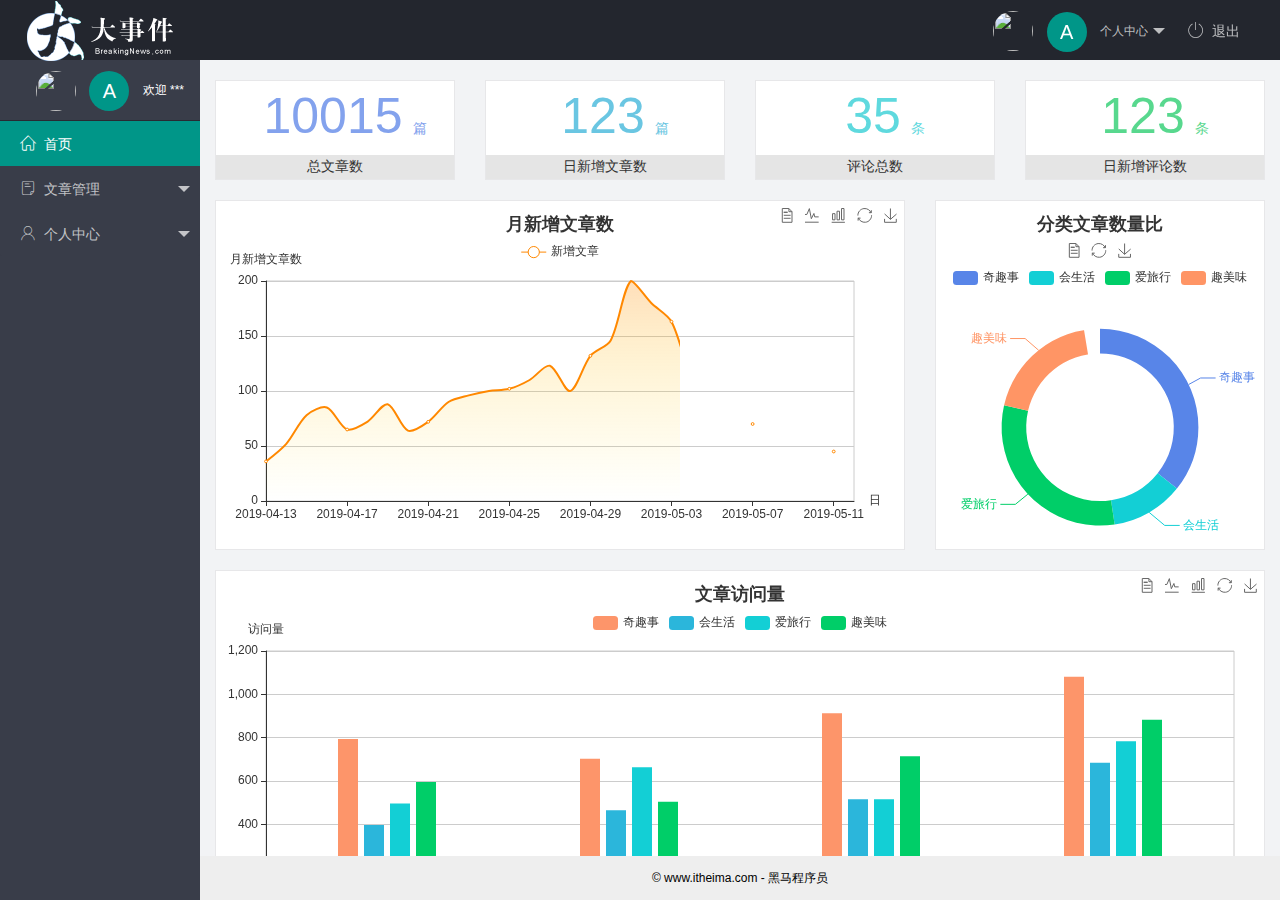
==== commit ebe10801: "完成了个人中心功能的开发" ====
--- a/index.html
+++ b/index.html
@@ -25,9 +25,9 @@
                         <span class="text-avatar">A</span> 个人中心
                     </a>
                     <dl class="layui-nav-child">
-                        <dd><a href=""><i class="layui-icon layui-icon-app"></i>基本资料</a></dd>
-                        <dd><a href=""><i class="layui-icon layui-icon-app"></i>更换头像</a></dd>
-                        <dd><a href=""><i class="layui-icon layui-icon-app"></i>重置密码</a></dd>
+                        <dd><a href="./home/user/user_info.html" target="fm"><i class="layui-icon layui-icon-app"></i>基本资料</a></dd>
+                        <dd><a href="/home/user/user_avatar.html" target="fm"><i class="layui-icon layui-icon-app"></i>更换头像</a></dd>
+                        <dd><a href="/home/user/user_pwd.html" target="fm"><i class="layui-icon layui-icon-app"></i>重置密码</a></dd>
                     </dl>
                 </li>
                 <li class="layui-nav-item"><a href="javascript:;" id="btnLogout"><span class="iconfont icon-tuichu"></span>退出</a></li>
@@ -58,9 +58,9 @@
                     <li class="layui-nav-item">
                         <a href="javascript:;"><span class="iconfont icon-user"></span>个人中心</a>
                         <dl class="layui-nav-child">
-                            <dd><a href="javascript:;"><i class="layui-icon layui-icon-app"></i>基本资料</a></dd>
-                            <dd><a href="javascript:;"><i class="layui-icon layui-icon-app"></i>更新头像</a></dd>
-                            <dd><a href="javascript:;"><i class="layui-icon layui-icon-app"></i>重置密码</a></dd>
+                            <dd><a href="./home/user/user_info.html" target="fm"><i class="layui-icon layui-icon-app"></i>基本资料</a></dd>
+                            <dd><a href="/home/user/user_avatar.html" target="fm"><i class="layui-icon layui-icon-app"></i>更新头像</a></dd>
+                            <dd><a href="/home/user/user_pwd.html" target="fm"><i class="layui-icon layui-icon-app"></i>重置密码</a></dd>
 
                         </dl>
                     </li>
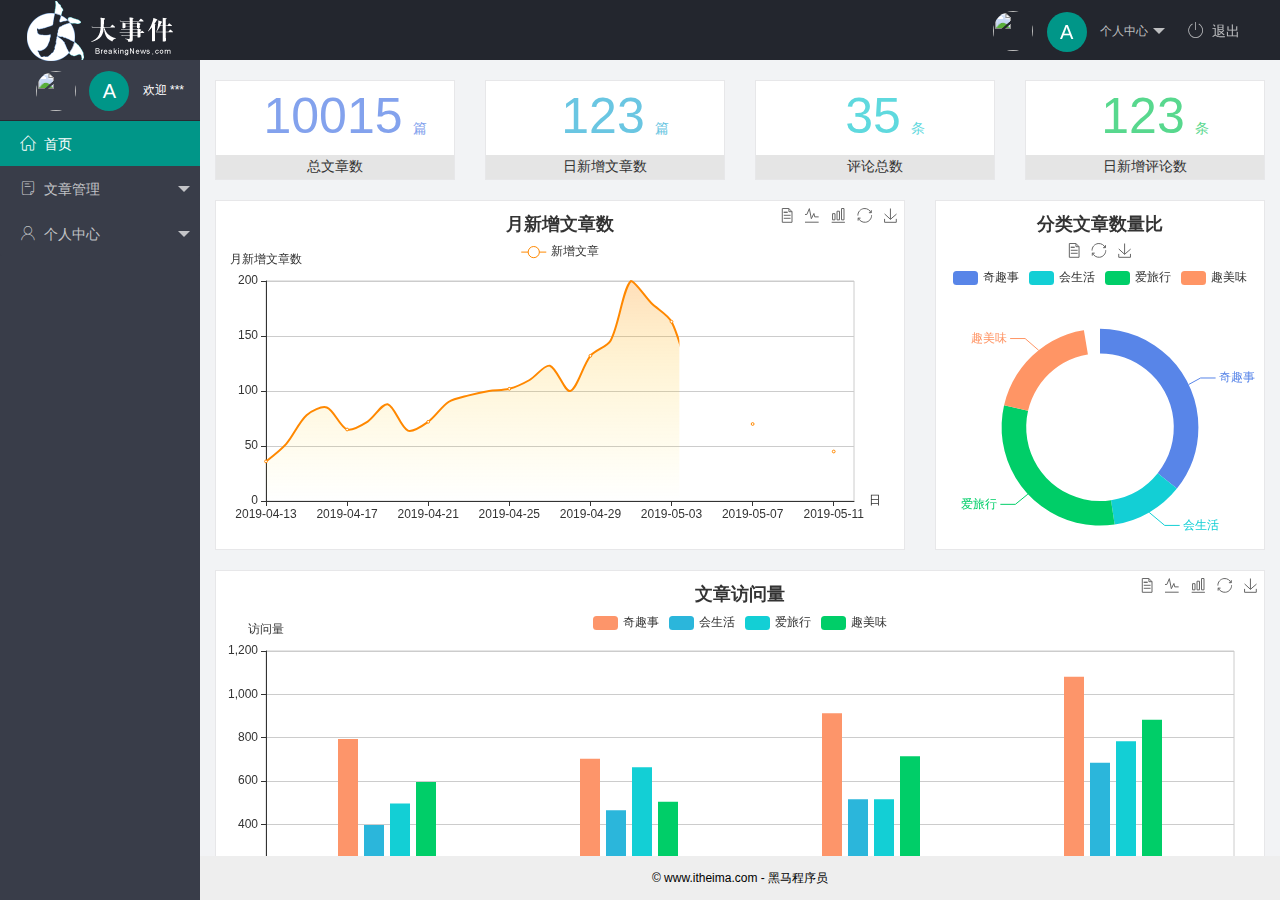
==== commit 40ca2d2d: "完成文章管理相关功能的开发" ====
--- a/index.html
+++ b/index.html
@@ -50,9 +50,9 @@
                     <li class="layui-nav-item ">
                         <a class="" href="javascript:;"><span class="iconfont icon-16"></span>文章管理</a>
                         <dl class="layui-nav-child">
-                            <dd><a href="javascript:;"><i class="layui-icon layui-icon-app"></i>文章类别</a></dd>
-                            <dd><a href="javascript:;"><i class="layui-icon layui-icon-app"></i>文章列表</a></dd>
-                            <dd><a href="javascript:;"><i class="layui-icon layui-icon-app"></i>发布文章</a></dd>
+                            <dd><a href="/home/article/art_cate.html" target="fm"><i class="layui-icon layui-icon-app"></i>文章类别</a></dd>
+                            <dd><a href="/home/article/art_list.html" target="fm"><i class="layui-icon layui-icon-app"></i>文章列表</a></dd>
+                            <dd><a href="/home/article/art_pub.html" target="fm"><i class="layui-icon layui-icon-app"></i>发布文章</a></dd>
                         </dl>
                     </li>
                     <li class="layui-nav-item">
